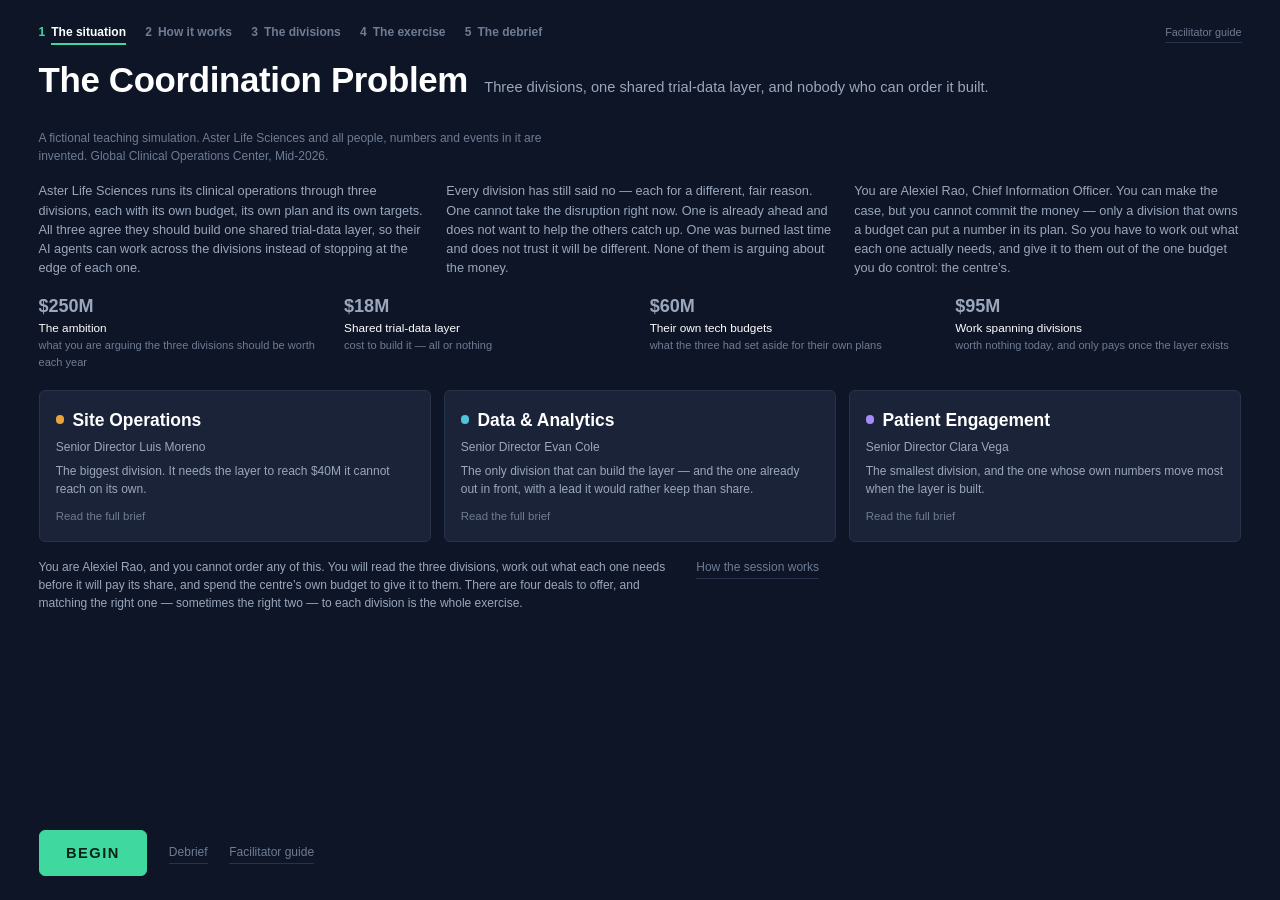
==== index.html @ 7b4d0e46 "Lighten the landing and instructions, make STATUS cheap - STATUS drops to $1M and PRICE rises to $11" ====
<!doctype html>
<html lang="en" class="fit">
<head>
<meta charset="utf-8">
<meta name="viewport" content="width=device-width, initial-scale=1">
<title>Aster Life Sciences — The Coordination Problem</title>
<link rel="stylesheet" href="assets/style.css">
</head>
<body class="landing">

  <nav id="nav"></nav>

  <header class="landing__head">
    <h1 class="landing__title" id="title"></h1>
    <p class="landing__subtitle" id="subtitle"></p>
  </header>

  <p class="landing__disclaimer" id="disclaimer"></p>

  <section class="landing__body" id="body"></section>

  <section class="figures figures--slim" id="figures"></section>

  <section class="cards" id="cards"></section>

  <section class="doer">
    <p class="doer__line" id="do-line"></p>
    <a class="link-quiet" id="do-link" href="instructions.html"></a>
  </section>

  <footer class="landing__foot">
    <a class="btn btn--primary" id="begin" href="instructions.html"></a>
    <a class="link-quiet" id="secondary" href="debrief.html"></a>
    <a class="link-quiet" id="guide" href="facilitate.html"></a>
  </footer>

  <script src="data/model.js"></script>
  <script src="data/script.js"></script>
  <script src="assets/nav.js"></script>
  <script>
  (function () {
    "use strict";
    var A = window.ASTER, S = window.ASTER_SCRIPT, FMT = window.ASTER_FMT;
    var L = S.landing;
    var el = function (id) { return document.getElementById(id); };

    document.title = A.meta.org + " — " + L.title;
    el("title").textContent = L.title;
    el("subtitle").textContent = L.subtitle;
    el("disclaimer").textContent = A.meta.disclaimer +
      " " + A.meta.unit + ", " + A.meta.setting + ".";

    L.paragraphs.forEach(function (text) {
      var p = document.createElement("p");
      p.textContent = FMT.fill(text);
      el("body").appendChild(p);
    });

    // Every figure on this page is read out of the model, never typed here.
    var values = [
      FMT.moneyInt(A.ambition),
      FMT.moneyInt(A.infrastructure_required),
      FMT.moneyInt(FMT.sum("capital_need")),
      FMT.moneyInt(FMT.sum("cross_value"))
    ];
    L.figures.forEach(function (f, i) {
      var d = document.createElement("div");
      d.className = "figures__cell";
      d.innerHTML = '<div class="figures__value tabular"></div>' +
                    '<div class="figures__label"></div>' +
                    '<div class="figures__note"></div>';
      d.querySelector(".figures__value").textContent = values[i];
      d.querySelector(".figures__label").textContent = f.label;
      d.querySelector(".figures__note").textContent = f.note;
      el("figures").appendChild(d);
    });

    A.groups.forEach(function (g) {
      // Each card is the way into that division's own page.
      var c = document.createElement("a");
      c.className = "card card--link accent-" + g.accent;
      c.href = g.id + ".html";
      c.innerHTML =
        '<div class="card__name"><span class="dot"></span></div>' +
        '<div class="card__lead"></div>' +
        '<div class="card__descriptor"></div>';
      c.querySelector(".card__name").appendChild(document.createTextNode(g.short));
      c.querySelector(".card__lead").textContent = g.lead;
      c.querySelector(".card__descriptor").textContent =
        FMT.fillFor(S.groups[g.id].descriptor, g);
      var cta = document.createElement("span");
      cta.className = "card__cta";
      cta.textContent = S.divisions.cta;
      c.appendChild(cta);
      el("cards").appendChild(c);
    });

    el("do-line").textContent = FMT.fill(L.do_line);
    el("do-link").textContent = L.do_link;

    el("begin").textContent = L.begin;
    el("secondary").textContent = L.secondary;
    el("guide").textContent = S.nav.guide;
    el("guide").title = S.nav.guide_note;
  })();
  </script>
</body>
</html>
---- assets/style.css ----
/* Aster Coordination Simulation — all styling.
   Projected in a lit room and read from the back of it: nothing here is decorative,
   and nothing loads from the network.

   SCALING. Every size below is in rem, and the root size is fluid, so a layout that
   fits 1920×1080 fits a 1280×720 projector and a 4K panel at the same proportions.
   Two scales, chosen per page by a class on <html>:

     html          documents — read at desk distance, driven by width, scrolls
     html.fit      projected — index.html and sim.html, must fit one screen, so the
                   scale follows whichever of width or height is tighter

   At 1920×1080 the fit scale resolves to 18px, which is the floor the build spec
   sets for body text and makes the hero figure 104px. */

html {
  font-size: clamp(15px, 0.9vw, 22px);
}
html.fit {
  /* no meaningful floor: on a short viewport the whole layout scales down together,
     which keeps it one screen. A floor here would push the board off the bottom. */
  font-size: clamp(8px, min(0.94vw, 1.67vh), 32px);
}

:root {
  --bg:        #0E1526;
  --surface:   #1A2337;
  --hairline:  #27334B;

  --text:      #FFFFFF;
  --muted:     #9AA7BD;
  --dim:       #6E7C94;

  --amber:     #E8A33D;   /* Site Operations */
  --cyan:      #4FC3D9;   /* Data & Analytics */
  --violet:    #A78BFA;   /* Patient Engagement */

  --mint:      #3FD9A0;   /* collaboration / committed */
  --coral:     #F0685F;   /* individualism / defending */

  --sans: -apple-system, BlinkMacSystemFont, "Segoe UI", Roboto, "Helvetica Neue", Arial, sans-serif;
  --serif: Georgia, "Iowan Old Style", "Times New Roman", Times, serif;

  --radius: 6px;
  --hair: 0.75px solid var(--hairline);
  --ease: cubic-bezier(0.22, 0.61, 0.36, 1);
}

.accent-amber  { --accent: var(--amber); }
.accent-cyan   { --accent: var(--cyan); }
.accent-violet { --accent: var(--violet); }

* { box-sizing: border-box; }

body {
  margin: 0;
  padding: 0;
  background: var(--bg);
  color: var(--text);
  font-family: var(--sans);
  font-size: 1rem;
  line-height: 1.5;
  -webkit-font-smoothing: antialiased;
}

h1, h2, h3 { margin: 0; font-weight: 600; letter-spacing: -0.01em; }

a { color: var(--muted); }

button {
  font: inherit;
  color: inherit;
  background: none;
  border: none;
  cursor: pointer;
}

.micro {
  font-size: 1rem;
  letter-spacing: 0.14em;
  text-transform: uppercase;
  color: var(--dim);
  font-weight: 600;
}

.tabular { font-variant-numeric: tabular-nums; font-feature-settings: "tnum" 1; }

.mint  { color: var(--mint); }
.coral { color: var(--coral); }

/* ============================================================
   The flow — situation → exercise → debrief, on every page
   ============================================================ */

.nav {
  display: flex;
  align-items: baseline;
  justify-content: space-between;
  gap: 1.3rem;
  flex-wrap: wrap;
  flex: none;
}

.nav__steps { display: flex; align-items: baseline; gap: 1.6rem; flex-wrap: wrap; min-width: 0; }

.nav__step {
  display: flex;
  align-items: baseline;
  gap: 0.5rem;
  color: var(--dim);
  text-decoration: none;
  transition: color 200ms var(--ease);
}
.nav__step:hover { color: var(--muted); }
.nav__step.is-current { color: var(--text); }
/* the marker sits under the name, not under the whole step and its note */
.nav__step.is-current .nav__label { border-bottom: 2px solid var(--mint); padding-bottom: 0.2rem; }

.nav__n {
  font-variant-numeric: tabular-nums;
  font-weight: 600;
  color: var(--dim);
}
.nav__step.is-current .nav__n { color: var(--mint); }

.nav__label { font-weight: 600; }
/* Five steps and their descriptions do not fit on one line at any width worth having,
   and the labels say enough on their own. */
.nav__note { display: none; }

.nav__guide {
  font-size: 0.9rem;
  color: var(--dim);
  text-decoration: none;
  border-bottom: var(--hair);
  padding-bottom: 2px;
  white-space: nowrap;
}
.nav__guide:hover { color: var(--muted); }
.nav__guide.is-current { color: var(--text); border-bottom-color: var(--muted); }

/* The exercise carries the same flow, quietly, in its footer. */
.nav--compact { gap: 1rem; font-size: 0.85rem; }
.nav--compact .nav__steps { gap: 1rem; }
.nav--compact .nav__step { padding-bottom: 0; border-bottom: none; }
.nav--compact .nav__step.is-current { color: var(--muted); }

/* ============================================================
   Landing — index.html · one screen, no scrolling
   ============================================================ */

.landing {
  height: 100vh;
  height: 100dvh;
  overflow: hidden;
  display: flex;
  flex-direction: column;
  gap: 1.35rem;
  padding: 1.9rem 3.2rem 2rem;
}

.landing__head { display: flex; align-items: baseline; gap: 1.35rem; flex-wrap: wrap; }
.landing__title { font-size: 2.9rem; line-height: 1.05; }
.landing__subtitle { font-size: 1.22rem; color: var(--muted); }

.landing__disclaimer { font-size: 1rem; color: var(--dim); max-width: 78ch; margin: 0; }

.landing__body { display: grid; grid-template-columns: repeat(3, 1fr); gap: 1.7rem; }
.landing__body p { margin: 0; font-size: 1.06rem; color: var(--muted); }

.figures { display: grid; grid-template-columns: repeat(4, 1fr); gap: 1rem; }
.figures__cell {
  background: var(--surface);
  border: var(--hair);
  border-radius: var(--radius);
  padding: 1.1rem 1.25rem;
}
.figures__value { font-size: 2.65rem; line-height: 1.1; font-weight: 600; }
.figures__label { font-size: 1.06rem; margin-top: 0.35rem; }
.figures__note  { font-size: 1rem; color: var(--dim); margin-top: 0.1rem; }

/* Landing variant: the four setup figures kept, but quieted to a caption strip so the page
   leads with the story rather than a wall of stat tiles. No surface, no border, smaller value. */
.figures--slim { gap: 0.6rem 1.6rem; }
.figures--slim .figures__cell { background: transparent; border: 0; padding: 0.3rem 0; }
.figures--slim .figures__value { font-size: 1.5rem; color: var(--muted); }
.figures--slim .figures__label { font-size: 0.98rem; margin-top: 0.15rem; }
.figures--slim .figures__note  { font-size: 0.92rem; }

.cards { display: grid; grid-template-columns: repeat(3, 1fr); gap: 1rem; }
.card {
  background: var(--surface);
  border: var(--hair);
  border-radius: var(--radius);
  padding: 1.25rem 1.35rem;
  display: flex;
  flex-direction: column;
  gap: 0.45rem;
}
.card__name { display: flex; align-items: center; gap: 0.67rem; font-size: 1.45rem; font-weight: 600; }
.card__lead { font-size: 1rem; color: var(--muted); }
.card__descriptor { font-size: 1rem; color: var(--muted); margin: 0; }

a.card--link { text-decoration: none; color: inherit; transition: border-color 200ms var(--ease); }
a.card--link:hover { border-color: var(--accent); }
.card__cta {
  margin-top: auto;
  padding-top: 0.45rem;
  font-size: 0.95rem;
  color: var(--dim);
}
a.card--link:hover .card__cta { color: var(--accent); }

/* The divisions hub: the same cards, wider, with the four figures on each */
.cards--stacked { grid-template-columns: minmax(0, 1fr); gap: 1rem; }
.card--division { padding: 1.35rem 1.55rem 1.45rem; }
.card__figures { display: grid; grid-template-columns: repeat(4, minmax(0, 1fr)); gap: 1rem; margin-top: 0.45rem; }
.card__figures b { display: block; font-size: 1.45rem; font-weight: 600; color: var(--accent); }
.card__figures span { font-size: 0.95rem; color: var(--dim); }
.card--division .card__cta { align-self: flex-start; }

.dot {
  width: 0.72rem; height: 0.72rem; border-radius: 50%;
  background: var(--accent);
  flex: none;
}

/* One line saying what the room is about to be asked to do, and where the rest of it is. */
.doer { display: flex; align-items: baseline; gap: 1.35rem; flex-wrap: wrap; }
.doer__line { margin: 0; color: var(--muted); max-width: 96ch; }

.landing__foot { margin-top: auto; display: flex; align-items: center; gap: 1.8rem; flex-wrap: wrap; }

.btn {
  border: var(--hair);
  border-radius: var(--radius);
  padding: 0.9rem 2.2rem;
  font-size: 1.22rem;
  font-weight: 600;
  letter-spacing: 0.1em;
  background: var(--surface);
  color: var(--text);
  text-decoration: none;
  display: inline-block;
  transition: background 200ms var(--ease), border-color 200ms var(--ease);
}
.btn:hover { background: #223050; }
.btn--primary { background: var(--mint); color: #06231A; border-color: var(--mint); }
.btn--primary:hover { background: #57E5AF; }

.link-quiet {
  font-size: 1rem;
  color: var(--dim);
  text-decoration: none;
  border-bottom: var(--hair);
  padding-bottom: 2px;
}
.link-quiet:hover { color: var(--muted); }

/* ============================================================
   Simulation — sim.html · one screen, driven from a lectern
   ============================================================ */

.sim {
  height: 100vh;
  height: 100dvh;
  overflow: hidden;
  display: flex;
  flex-direction: column;
  gap: 1rem;
  padding: 1.55rem 2.2rem 1.35rem;
}

.dimmable { transition: opacity 300ms var(--ease); }
.sim.is-dimmed .dimmable { opacity: 0.4; }

/* ---- header band ---- */

.band { display: grid; grid-template-columns: 1.6fr 1fr 1fr; gap: 1rem; flex: none; }
.band__cell {
  background: var(--surface);
  border: var(--hair);
  border-radius: var(--radius);
  padding: 0.78rem 1.45rem 1rem;
}
.band__value { font-size: 3.33rem; line-height: 1.05; font-weight: 600; margin-top: 0.1rem; }
.band__cell--hero .band__value { font-size: 5.78rem; letter-spacing: -0.02em; }
.band__sub { font-size: 1rem; color: var(--dim); }

/* ---- funding meter ---- */

.meter { flex: none; }
.meter__head {
  display: flex; justify-content: space-between; align-items: baseline;
  gap: 1rem;
  margin-bottom: 0.45rem;
}
.meter__status { font-size: 1.11rem; font-weight: 600; letter-spacing: 0.12em; color: var(--coral); }
.meter.is-funded .meter__status { color: var(--mint); }
.meter__track {
  height: 0.67rem;
  background: var(--surface);
  border: var(--hair);
  border-radius: 999px;
  overflow: hidden;
}
.meter__fill {
  height: 100%;
  width: 0;
  background: var(--coral);
  transition: width 400ms var(--ease), background-color 400ms var(--ease);
}
.meter.is-funded .meter__fill { background: var(--mint); }

/* ---- the board ---- */

.board {
  flex: 1 1 auto;
  min-height: 0;
  display: grid;
  grid-template-rows: repeat(3, minmax(0, 1fr));
  gap: 0.8rem;
}

.row {
  display: grid;
  grid-template-columns: 17rem minmax(0, 1fr) 26rem;
  gap: 1.35rem;
  align-items: start;
  background: var(--surface);
  border: var(--hair);
  border-left: 3px solid var(--accent);
  border-radius: var(--radius);
  padding: 0.9rem 1.35rem;
  min-height: 0;
  transition: border-color 200ms var(--ease), background-color 400ms var(--ease);
}
.row.is-selected { border-color: var(--muted); border-left-color: var(--accent); }
.row.is-committed { border-left-color: var(--mint); }
.row.is-flashing { background: #1E3B33; }

.row__name { display: flex; align-items: center; gap: 0.67rem; font-size: 1.5rem; font-weight: 600; }
.row__lead { font-size: 1rem; color: var(--dim); margin-top: 0.1rem; }
.row__badges { display: flex; gap: 0.45rem; margin-top: 0.5rem; flex-wrap: wrap; }

.badge {
  font-size: 0.9rem;
  font-weight: 600;
  letter-spacing: 0.08em;
  padding: 0.15rem 0.55rem;
  border-radius: var(--radius);
  border: 0.75px solid currentColor;
}
.badge--state { color: var(--coral); }
.row.is-committed .badge--state { color: var(--mint); }
.badge--block { color: var(--muted); }

.row__talk { min-width: 0; }
.objection {
  margin: 0;
  font-family: var(--serif);
  font-size: 1.17rem;
  line-height: 1.45;
  color: var(--text);
}
.response {
  margin: 0.5rem 0 0;
  font-family: var(--serif);
  font-size: 1.11rem;
  line-height: 1.4;
  color: var(--muted);
  min-height: 1.4em;
}
.response--right { color: var(--mint); }
.response--wrong { color: var(--coral); }
/* A needed move that landed but has not closed the deal on its own — the first of the two
   Data & Analytics needs. Warm, not the green of a full commit nor the red of a refusal. */
.response--partial { color: var(--amber); }
.response::after {
  content: "";
  display: inline-block;
  width: 0.5rem;
  height: 1em;
  vertical-align: -0.15em;
  background: currentColor;
  margin-left: 3px;
  opacity: 0;
}
.response.is-typing::after { opacity: 1; }

.row__meta { display: flex; flex-direction: column; gap: 0.5rem; height: 100%; }

.bar {
  display: flex;
  height: 0.83rem;
  background: #121B2E;
  border: var(--hair);
  border-radius: 999px;
  overflow: hidden;
  flex: none;
}
.bar__seg { height: 100%; transition: width 400ms var(--ease); }
.bar__local { background: var(--accent); }
.bar__cross { background: var(--mint); }

.bar__legend { display: flex; gap: 1.1rem; font-size: 1rem; color: var(--dim); flex-wrap: wrap; }
.bar__legend b { color: var(--muted); font-weight: 600; }

.moves { display: grid; grid-template-columns: repeat(4, 1fr); gap: 0.4rem; margin-top: auto; }
.move {
  border: var(--hair);
  border-radius: var(--radius);
  padding: 0.45rem 0.3rem;
  background: #16203457;
  font-size: 1rem;
  font-weight: 600;
  letter-spacing: 0.06em;
  line-height: 1.3;
  transition: background-color 200ms var(--ease), color 200ms var(--ease), border-color 200ms var(--ease);
}
.move span { display: block; font-weight: 400; color: var(--dim); letter-spacing: 0; }
/* The framework label means nothing cold, so the button says what the deal is. Smaller
   and tighter than the label, because three lines still have to fit the one-screen board. */
.move__plain { font-size: 0.86em; line-height: 1.2; color: var(--muted) !important; }
.move:hover:not(:disabled) { background: #223050; border-color: var(--muted); }
.move:disabled { cursor: default; }
.move.is-spent { color: var(--dim); border-style: dashed; }
.move.is-spent span { text-decoration: line-through; }
.move.is-landed { color: var(--mint); border-color: var(--mint); }
.move:disabled:not(.is-spent):not(.is-landed) { opacity: 0.35; }

/* wrong-move shake: one horizontal pass, 6px, 180ms */
@keyframes row-shake {
  0%, 100% { transform: translateX(0); }
  25%      { transform: translateX(-6px); }
  75%      { transform: translateX(6px); }
}
.row.is-shaking { animation: row-shake 180ms var(--ease) 1; }

/* ---- footer ---- */

.sim__foot {
  flex: none;
  display: flex;
  justify-content: space-between;
  align-items: center;
  gap: 1.35rem;
  flex-wrap: wrap;
}
.sim__foot .nav { flex: 1 1 auto; }
.sim__note { font-size: 1rem; color: var(--dim); text-align: right; }

/* ---- presenter note · off by default, N toggles it ---- */

/* Docked above the footer rather than floating: a panel over the board would
   cover the move buttons of the row the note is talking about. */
.notes {
  flex: none;
  display: grid;
  grid-template-columns: 15rem minmax(0, 1fr);
  gap: 0.3rem 1.2rem;
  background: var(--surface);
  border: var(--hair);
  border-left: 3px solid var(--mint);
  border-radius: var(--radius);
  padding: 0.7rem 1.2rem 0.75rem;
}
.notes[hidden] { display: none; }
.notes__head { grid-row: span 2; display: flex; flex-direction: column; gap: 0.2rem; }
.notes__beat { font-size: 1.06rem; font-weight: 600; color: var(--mint); }
.notes__body { margin: 0; font-size: 1.06rem; line-height: 1.45; color: var(--text); }
.notes__hint { margin: 0; font-size: 0.8rem; color: var(--dim); }

/* ============================================================
   Scoreboard
   ============================================================ */

.scoreboard {
  position: fixed;
  inset: 0;
  background: var(--bg);
  overflow-y: auto;
  padding: 1.9rem 2.65rem 2.2rem;
  display: flex;
  flex-direction: column;
  gap: 1.22rem;
}
.scoreboard[hidden] { display: none; }

.score__head { display: grid; grid-template-columns: repeat(4, minmax(0, 1fr)); gap: 1rem; }
/* four figures side by side, so they are set smaller than the live band and never wrap */
.score__head .band__value { font-size: 2.4rem; white-space: nowrap; }

.score__verdict {
  font-size: 1.45rem;
  line-height: 1.4;
  border: var(--hair);
  border-radius: var(--radius);
  background: var(--surface);
  padding: 1.1rem 1.35rem;
}
.score__verdict b { color: var(--mint); }
.score__invariant { border-left: 3px solid var(--coral); }
.score__invariant b { color: var(--coral); }

.score__cols { display: grid; grid-template-columns: 1.25fr 1fr; gap: 1.22rem; align-items: start; }

table.grid { width: 100%; border-collapse: collapse; font-size: 1.06rem; }
table.grid th, table.grid td {
  text-align: left;
  padding: 0.55rem 0.78rem;
  border-bottom: var(--hair);
  vertical-align: top;
}
table.grid th {
  font-size: 1rem;
  letter-spacing: 0.1em;
  text-transform: uppercase;
  color: var(--dim);
  font-weight: 600;
  white-space: nowrap;
}
table.grid td.num, table.grid th.num { text-align: right; font-variant-numeric: tabular-nums; }
/* status cells are two short words — never worth breaking over two lines */
table.grid td.mint, table.grid td.coral { white-space: nowrap; }
table.grid tr.is-current td { background: #1E3B33; }
table.grid tr.is-current td:first-child { box-shadow: inset 3px 0 0 var(--mint); }

.panel {
  background: var(--surface);
  border: var(--hair);
  border-radius: var(--radius);
  padding: 1rem 1.22rem 1.1rem;
}
.panel h2 { font-size: 1.22rem; margin-bottom: 0.55rem; }

.ledger { list-style: none; margin: 0; padding: 0; }
.ledger li {
  display: grid;
  grid-template-columns: 1.55rem 1fr auto;
  gap: 0.67rem;
  padding: 0.5rem 0;
  border-bottom: var(--hair);
  font-size: 1.06rem;
}
.ledger li:last-child { border-bottom: none; }
.ledger .idx { color: var(--dim); font-variant-numeric: tabular-nums; }
.ledger .outcome { font-size: 1rem; }
.ledger li.wrong { color: var(--coral); }
.ledger li.right .cost { color: var(--mint); }

.score__foot { margin-top: auto; display: flex; gap: 1.55rem; align-items: center; flex-wrap: wrap; }

/* ============================================================
   Keyboard overlay
   ============================================================ */

.keys {
  position: fixed;
  inset: 0;
  background: #0E1526EE;
  display: flex;
  align-items: center;
  justify-content: center;
  padding: 1.35rem;
  z-index: 20;
}
.keys[hidden] { display: none; }
.keys__inner {
  background: var(--surface);
  border: var(--hair);
  border-radius: var(--radius);
  padding: 1.8rem 2.2rem;
  width: min(34rem, 100%);
}
.keys__inner h2 { font-size: 1.45rem; margin-bottom: 1rem; }
.keys__row { display: grid; grid-template-columns: 7.2rem 1fr; gap: 1.1rem; padding: 0.5rem 0; font-size: 1.11rem; }
.keys__row kbd {
  font-family: var(--sans);
  font-weight: 600;
  letter-spacing: 0.14em;
  color: var(--text);
}
.keys__dismiss { margin-top: 1.1rem; font-size: 1rem; color: var(--dim); }

/* ============================================================
   Documents — debrief.html, facilitate.html · scrolling is fine here
   ============================================================ */

.debrief, .doc { max-width: 66rem; margin: 0 auto; padding: 2rem 2.65rem 5rem; }
.debrief header, .doc__head { margin-bottom: 2.35rem; }
.debrief nav, .doc nav { margin-bottom: 2.2rem; }
.debrief h1, .doc h1 { font-size: 2.55rem; }
.debrief section, .doc section { margin-bottom: 2.55rem; }
.debrief h2, .doc h2 { font-size: 1.67rem; margin-bottom: 0.35rem; }
.debrief .caption, .doc .caption { font-size: 1.06rem; color: var(--muted); margin: 0 0 0.9rem; max-width: 84ch; }

.debrief .factor, .doc .factor { font-weight: 600; }
.debrief .quote { font-family: var(--serif); font-size: 1.11rem; color: var(--text); }

.debrief ol.questions { margin: 0; padding-left: 1.55rem; font-size: 1.17rem; }
.debrief ol.questions li { margin-bottom: 0.78rem; color: var(--muted); }

.closing { border-left: 3px solid var(--hairline); padding-left: 1.35rem; }
.closing p { font-size: 1.11rem; color: var(--muted); max-width: 88ch; }

.debrief__foot, .doc__foot { display: flex; gap: 1.55rem; align-items: center; flex-wrap: wrap; padding-top: 0.67rem; }

/* ---- instructions and division pages ---- */

.prose p { margin: 0 0 0.9rem; color: var(--muted); max-width: 88ch; }
.prose p:last-child { margin-bottom: 0; }

.pair { display: grid; grid-template-columns: repeat(2, minmax(0, 1fr)); gap: 1.55rem; align-items: start; }

.rules { margin: 0; padding-left: 1.35rem; color: var(--muted); }
.rules li { margin-bottom: 0.5rem; }

.figures--four { display: grid; grid-template-columns: repeat(4, minmax(0, 1fr)); gap: 1rem; margin-bottom: 2.55rem; }

.doc--division h1 { display: flex; align-items: center; gap: 0.9rem; }
.division__lead { margin: 0.45rem 0 0; color: var(--muted); font-size: 1.11rem; }
.division__attrib { margin: 0.45rem 0 0; color: var(--dim); font-size: 0.95rem; }

.said blockquote {
  margin: 0;
  border-left: 3px solid var(--accent);
  padding: 0.1rem 0 0.1rem 1.35rem;
  font-size: 1.22rem;
  line-height: 1.5;
  max-width: 76ch;
}

/* The pledge table's total row, and a coloured division name inside a table cell */
table.grid tr.is-total td { border-bottom: none; color: var(--text); font-weight: 600; }
table.grid tr.is-total td:first-child { color: var(--muted); font-weight: 400; }
.swatch { display: inline-flex; align-items: baseline; gap: 0.5rem; white-space: nowrap; }

/* A deal: its framework label, with the plain-words name underneath */
.grid--deals .factor { white-space: nowrap; }
.deal b { display: block; letter-spacing: 0.08em; color: var(--text); }
.deal > span { display: block; font-weight: 400; color: var(--muted); }

/* One rule worked through in figures, so the arithmetic is visible rather than asserted */
.worked {
  display: grid;
  grid-template-columns: auto 1fr;
  gap: 0.3rem 1.35rem;
  margin: 0 0 1.1rem;
  padding: 0.9rem 1.22rem;
  background: var(--surface);
  border: var(--hair);
  border-radius: var(--radius);
  max-width: 72ch;
}
.worked dt { color: var(--muted); }
.worked dd { margin: 0; color: var(--text); font-variant-numeric: tabular-nums; }
.worked dt:last-of-type, .worked dt:last-of-type + dd { font-weight: 600; }

/* Who the room is playing, and where the exercise sits in the session — both are
   orientation, and both read better set off from the sections that follow them. */
.youare, .handoff { border-left: 3px solid var(--mint); padding-left: 1.35rem; }

/* A sub-heading inside a section, for the two-pots table under the deals */
.doc h3 { font-size: 1.22rem; margin: 1.55rem 0 0.55rem; }

/* The sentence a section turns on, set apart from the prose around it */
.callout {
  border-left: 3px solid var(--mint);
  padding-left: 1.1rem;
  margin-top: 1.1rem !important;
}
.callout p:last-child, p.callout { color: var(--text); }

/* ---- facilitator guide ---- */

.standfirst { font-size: 1.22rem; color: var(--muted); margin: 0.67rem 0 0; max-width: 80ch; }

.warning {
  display: inline-block;
  margin: 1.1rem 0 0;
  font-size: 1rem;
  font-weight: 600;
  letter-spacing: 0.04em;
  color: var(--coral);
  border: 0.75px solid currentColor;
  border-radius: var(--radius);
  padding: 0.45rem 0.9rem;
}

.flow { display: grid; grid-template-columns: repeat(2, minmax(0, 1fr)); gap: 1rem; }
.flow__item {
  background: var(--surface);
  border: var(--hair);
  border-radius: var(--radius);
  padding: 1.1rem 1.35rem 1.2rem;
}
.flow__label {
  display: block;
  font-size: 1.22rem;
  font-weight: 600;
  color: var(--text);
  text-decoration: none;
}
a.flow__label { border-bottom: var(--hair); padding-bottom: 2px; }
a.flow__label:hover { color: var(--mint); }
.flow__item p { margin: 0.55rem 0 0; color: var(--muted); }

.grid--beats td.beat { white-space: nowrap; font-weight: 600; color: var(--text); }
.grid--beats td { color: var(--muted); }
.grid--beats td:nth-child(2) { color: var(--text); }
.grid--keys td.key, .grid--keys th.key {
  white-space: nowrap;
  font-weight: 600;
  letter-spacing: 0.14em;
  color: var(--text);
}
.grid td.tell { color: var(--muted); }

.moments { display: grid; grid-template-columns: repeat(2, minmax(0, 1fr)); gap: 1rem; }
.moment {
  background: var(--surface);
  border: var(--hair);
  border-left: 3px solid var(--mint);
  border-radius: var(--radius);
  padding: 1.1rem 1.35rem 1.2rem;
}
.moment h3 { font-size: 1.22rem; }
.moment p { margin: 0.55rem 0 0; color: var(--muted); }

.qa { display: grid; gap: 0.9rem; }
.qa__item { border-left: 3px solid var(--hairline); padding: 0.1rem 0 0.1rem 1.35rem; }
.qa__item h3 { font-size: 1.17rem; color: var(--text); }
.qa__item p { margin: 0.35rem 0 0; color: var(--muted); max-width: 90ch; }

/* ============================================================
   Small screens — stack rather than clip, and let the page scroll
   ============================================================ */

@media (max-width: 1100px) {
  .landing__body, .figures, .cards { grid-template-columns: repeat(2, minmax(0, 1fr)); }
  .band { grid-template-columns: 1fr 1fr; }
  .band__cell--hero { grid-column: 1 / -1; }
  .row { grid-template-columns: 14rem minmax(0, 1fr); }
  .row__meta { grid-column: 1 / -1; }
  .score__head { grid-template-columns: repeat(2, minmax(0, 1fr)); }
  .score__cols, .flow, .moments, .pair { grid-template-columns: minmax(0, 1fr); }
  .worked { grid-template-columns: minmax(0, 1fr); gap: 0 1.35rem; }
  .worked dd { margin-bottom: 0.5rem; }
}

@media (max-width: 900px), (max-height: 560px) {
  .landing, .sim {
    height: auto;
    min-height: 100vh;
    min-height: 100dvh;
    overflow: visible;
  }
}

@media (max-width: 760px) {
  .landing, .sim { padding: 1.35rem 1.1rem 1.55rem; }
  .debrief, .doc { padding: 1.35rem 1.1rem 3rem; }
  .landing__body, .figures, .cards, .band, .score__head,
  .figures--four, .card__figures { grid-template-columns: minmax(0, 1fr); }
  .row { grid-template-columns: minmax(0, 1fr); gap: 0.9rem; }
  .notes { grid-template-columns: minmax(0, 1fr); }
  .notes__head { grid-row: auto; flex-direction: row; gap: 0.67rem; flex-wrap: wrap; align-items: baseline; }
  .board { grid-template-rows: none; }
  .sim__foot { justify-content: flex-start; }
  .sim__note { text-align: left; }
  table.grid th { white-space: normal; }
}

/* ============================================================
   Motion off — identical final state, no transitions
   ============================================================ */

@media (prefers-reduced-motion: reduce) {
  *, *::before, *::after {
    transition: none !important;
    animation: none !important;
  }
}
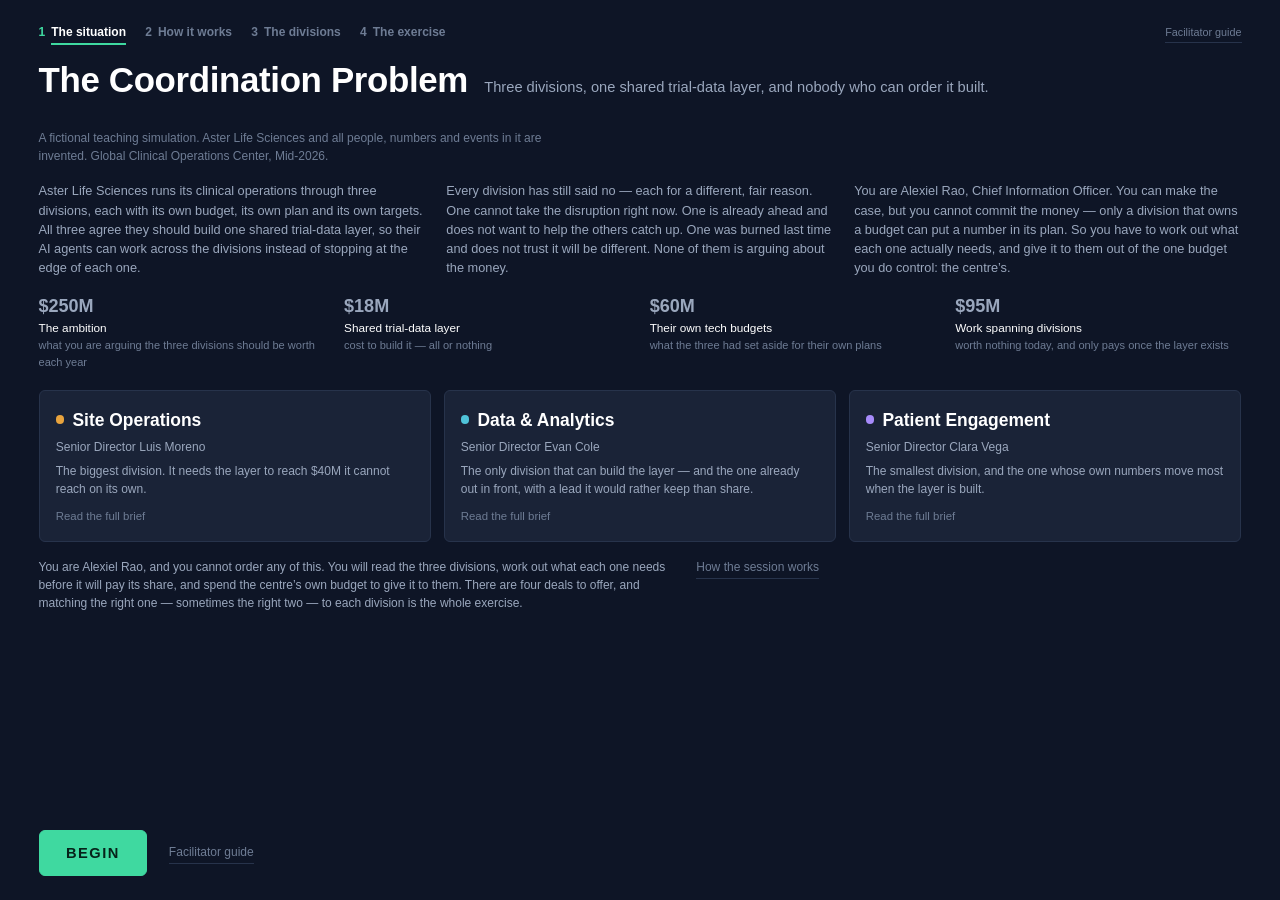
==== commit efe6c402: "Remove the debrief page Deleted debrief.html and every reference to it. The class-facing flow is now" ====
--- a/index.html
+++ b/index.html
@@ -30,7 +30,6 @@
 
   <footer class="landing__foot">
     <a class="btn btn--primary" id="begin" href="instructions.html"></a>
-    <a class="link-quiet" id="secondary" href="debrief.html"></a>
     <a class="link-quiet" id="guide" href="facilitate.html"></a>
   </footer>
 
@@ -99,7 +98,6 @@
     el("do-link").textContent = L.do_link;
 
     el("begin").textContent = L.begin;
-    el("secondary").textContent = L.secondary;
     el("guide").textContent = S.nav.guide;
     el("guide").title = S.nav.guide_note;
   })();
--- a/assets/style.css
+++ b/assets/style.css
@@ -89,7 +89,7 @@
 .coral { color: var(--coral); }
 
 /* ============================================================
-   The flow — situation → exercise → debrief, on every page
+   The flow — situation → how it works → the divisions → exercise, on every page
    ============================================================ */
 
 .nav {
@@ -584,27 +584,24 @@
 .keys__dismiss { margin-top: 1.1rem; font-size: 1rem; color: var(--dim); }
 
 /* ============================================================
-   Documents — debrief.html, facilitate.html · scrolling is fine here
+   Documents — instructions.html, the division briefs, facilitate.html · scrolling is fine here
    ============================================================ */
 
-.debrief, .doc { max-width: 66rem; margin: 0 auto; padding: 2rem 2.65rem 5rem; }
-.debrief header, .doc__head { margin-bottom: 2.35rem; }
-.debrief nav, .doc nav { margin-bottom: 2.2rem; }
-.debrief h1, .doc h1 { font-size: 2.55rem; }
-.debrief section, .doc section { margin-bottom: 2.55rem; }
-.debrief h2, .doc h2 { font-size: 1.67rem; margin-bottom: 0.35rem; }
-.debrief .caption, .doc .caption { font-size: 1.06rem; color: var(--muted); margin: 0 0 0.9rem; max-width: 84ch; }
-
-.debrief .factor, .doc .factor { font-weight: 600; }
-.debrief .quote { font-family: var(--serif); font-size: 1.11rem; color: var(--text); }
-
-.debrief ol.questions { margin: 0; padding-left: 1.55rem; font-size: 1.17rem; }
-.debrief ol.questions li { margin-bottom: 0.78rem; color: var(--muted); }
+.doc { max-width: 66rem; margin: 0 auto; padding: 2rem 2.65rem 5rem; }
+.doc__head { margin-bottom: 2.35rem; }
+.doc nav { margin-bottom: 2.2rem; }
+.doc h1 { font-size: 2.55rem; }
+.doc section { margin-bottom: 2.55rem; }
+.doc h2 { font-size: 1.67rem; margin-bottom: 0.35rem; }
+.doc .caption { font-size: 1.06rem; color: var(--muted); margin: 0 0 0.9rem; max-width: 84ch; }
+
+.doc .factor { font-weight: 600; }
+
 
 .closing { border-left: 3px solid var(--hairline); padding-left: 1.35rem; }
 .closing p { font-size: 1.11rem; color: var(--muted); max-width: 88ch; }
 
-.debrief__foot, .doc__foot { display: flex; gap: 1.55rem; align-items: center; flex-wrap: wrap; padding-top: 0.67rem; }
+.doc__foot { display: flex; gap: 1.55rem; align-items: center; flex-wrap: wrap; padding-top: 0.67rem; }
 
 /* ---- instructions and division pages ---- */
 
@@ -760,7 +757,7 @@
 
 @media (max-width: 760px) {
   .landing, .sim { padding: 1.35rem 1.1rem 1.55rem; }
-  .debrief, .doc { padding: 1.35rem 1.1rem 3rem; }
+  .doc { padding: 1.35rem 1.1rem 3rem; }
   .landing__body, .figures, .cards, .band, .score__head,
   .figures--four, .card__figures { grid-template-columns: minmax(0, 1fr); }
   .row { grid-template-columns: minmax(0, 1fr); gap: 0.9rem; }
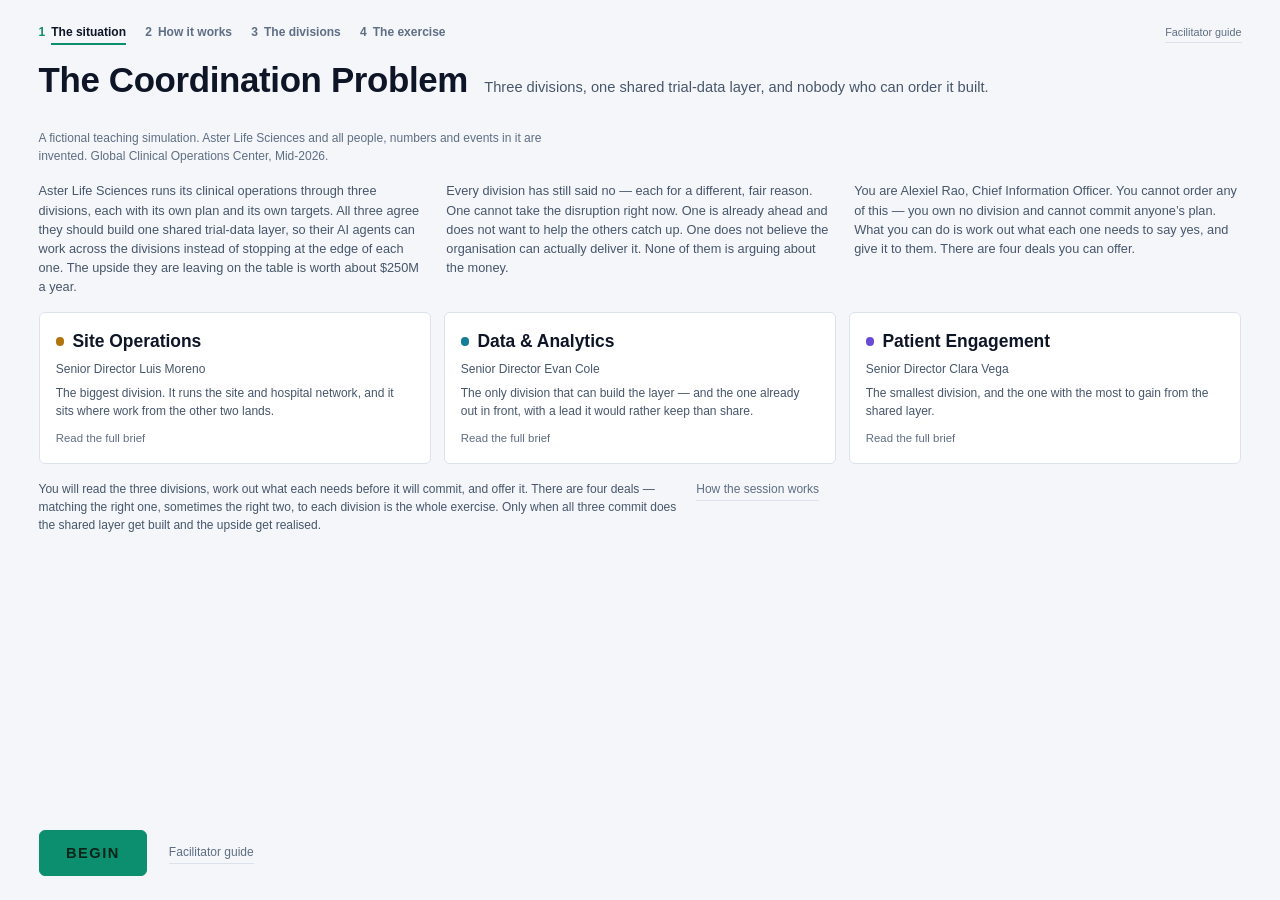
==== commit bfde34d5: "Make the exercise number-free Feedback was that the information density overwhelmed the room, so all" ====
--- a/index.html
+++ b/index.html
@@ -18,8 +18,6 @@
   <p class="landing__disclaimer" id="disclaimer"></p>
 
   <section class="landing__body" id="body"></section>
-
-  <section class="figures figures--slim" id="figures"></section>
 
   <section class="cards" id="cards"></section>
 
@@ -55,25 +53,6 @@
       el("body").appendChild(p);
     });
 
-    // Every figure on this page is read out of the model, never typed here.
-    var values = [
-      FMT.moneyInt(A.ambition),
-      FMT.moneyInt(A.infrastructure_required),
-      FMT.moneyInt(FMT.sum("capital_need")),
-      FMT.moneyInt(FMT.sum("cross_value"))
-    ];
-    L.figures.forEach(function (f, i) {
-      var d = document.createElement("div");
-      d.className = "figures__cell";
-      d.innerHTML = '<div class="figures__value tabular"></div>' +
-                    '<div class="figures__label"></div>' +
-                    '<div class="figures__note"></div>';
-      d.querySelector(".figures__value").textContent = values[i];
-      d.querySelector(".figures__label").textContent = f.label;
-      d.querySelector(".figures__note").textContent = f.note;
-      el("figures").appendChild(d);
-    });
-
     A.groups.forEach(function (g) {
       // Each card is the way into that division's own page.
       var c = document.createElement("a");
@@ -86,7 +65,7 @@
       c.querySelector(".card__name").appendChild(document.createTextNode(g.short));
       c.querySelector(".card__lead").textContent = g.lead;
       c.querySelector(".card__descriptor").textContent =
-        FMT.fillFor(S.groups[g.id].descriptor, g);
+        FMT.fill(S.groups[g.id].descriptor);
       var cta = document.createElement("span");
       cta.className = "card__cta";
       cta.textContent = S.divisions.cta;
--- a/assets/style.css
+++ b/assets/style.css
@@ -23,20 +23,22 @@
 }
 
 :root {
-  --bg:        #0E1526;
-  --surface:   #1A2337;
-  --hairline:  #27334B;
-
-  --text:      #FFFFFF;
-  --muted:     #9AA7BD;
-  --dim:       #6E7C94;
-
-  --amber:     #E8A33D;   /* Site Operations */
-  --cyan:      #4FC3D9;   /* Data & Analytics */
-  --violet:    #A78BFA;   /* Patient Engagement */
-
-  --mint:      #3FD9A0;   /* collaboration / committed */
-  --coral:     #F0685F;   /* individualism / defending */
+  /* Light theme. Text is the old dark navy; surfaces are white on a cool near-white
+     page; the accents are darkened from their dark-mode values so they clear ~4:1 on white. */
+  --bg:        #F4F6F9;
+  --surface:   #FFFFFF;
+  --hairline:  #DCE2EC;
+
+  --text:      #0E1526;
+  --muted:     #47566B;
+  --dim:       #5F6E84;
+
+  --amber:     #B0740D;   /* Site Operations */
+  --cyan:      #147D97;   /* Data & Analytics */
+  --violet:    #6A4CD4;   /* Patient Engagement */
+
+  --mint:      #0C8F6E;   /* collaboration / committed */
+  --coral:     #D8483F;   /* individualism / defending */
 
   --sans: -apple-system, BlinkMacSystemFont, "Segoe UI", Roboto, "Helvetica Neue", Arial, sans-serif;
   --serif: Georgia, "Iowan Old Style", "Times New Roman", Times, serif;
@@ -244,9 +246,9 @@
   display: inline-block;
   transition: background 200ms var(--ease), border-color 200ms var(--ease);
 }
-.btn:hover { background: #223050; }
+.btn:hover { background: #E9EDF3; }
 .btn--primary { background: var(--mint); color: #06231A; border-color: var(--mint); }
-.btn--primary:hover { background: #57E5AF; }
+.btn--primary:hover { background: #0A7D60; }
 
 .link-quiet {
   font-size: 1rem;
@@ -337,7 +339,7 @@
 }
 .row.is-selected { border-color: var(--muted); border-left-color: var(--accent); }
 .row.is-committed { border-left-color: var(--mint); }
-.row.is-flashing { background: #1E3B33; }
+.row.is-flashing { background: #DCF4EC; }
 
 .row__name { display: flex; align-items: center; gap: 0.67rem; font-size: 1.5rem; font-weight: 600; }
 .row__lead { font-size: 1rem; color: var(--dim); margin-top: 0.1rem; }
@@ -393,7 +395,7 @@
 .bar {
   display: flex;
   height: 0.83rem;
-  background: #121B2E;
+  background: #E7EBF1;
   border: var(--hair);
   border-radius: 999px;
   overflow: hidden;
@@ -411,7 +413,7 @@
   border: var(--hair);
   border-radius: var(--radius);
   padding: 0.45rem 0.3rem;
-  background: #16203457;
+  background: #F1F4F8;
   font-size: 1rem;
   font-weight: 600;
   letter-spacing: 0.06em;
@@ -422,12 +424,20 @@
 /* The framework label means nothing cold, so the button says what the deal is. Smaller
    and tighter than the label, because three lines still have to fit the one-screen board. */
 .move__plain { font-size: 0.86em; line-height: 1.2; color: var(--muted) !important; }
-.move:hover:not(:disabled) { background: #223050; border-color: var(--muted); }
+.move:hover:not(:disabled) { background: #E6EBF2; border-color: var(--muted); }
 .move:disabled { cursor: default; }
 .move.is-spent { color: var(--dim); border-style: dashed; }
 .move.is-spent span { text-decoration: line-through; }
 .move.is-landed { color: var(--mint); border-color: var(--mint); }
 .move:disabled:not(.is-spent):not(.is-landed) { opacity: 0.35; }
+
+/* the shared-upside flip from Locked to Realised — one pulse on the gate reveal */
+@keyframes upside-reveal {
+  0%   { transform: scale(1); }
+  40%  { transform: scale(1.09); }
+  100% { transform: scale(1); }
+}
+.band__value.is-revealing { animation: upside-reveal 900ms var(--ease) 1; transform-origin: left center; }
 
 /* wrong-move shake: one horizontal pass, 6px, 180ms */
 @keyframes row-shake {
@@ -523,7 +533,7 @@
 table.grid td.num, table.grid th.num { text-align: right; font-variant-numeric: tabular-nums; }
 /* status cells are two short words — never worth breaking over two lines */
 table.grid td.mint, table.grid td.coral { white-space: nowrap; }
-table.grid tr.is-current td { background: #1E3B33; }
+table.grid tr.is-current td { background: #DCF4EC; }
 table.grid tr.is-current td:first-child { box-shadow: inset 3px 0 0 var(--mint); }
 
 .panel {
@@ -558,7 +568,7 @@
 .keys {
   position: fixed;
   inset: 0;
-  background: #0E1526EE;
+  background: #0E152699;
   display: flex;
   align-items: center;
   justify-content: center;
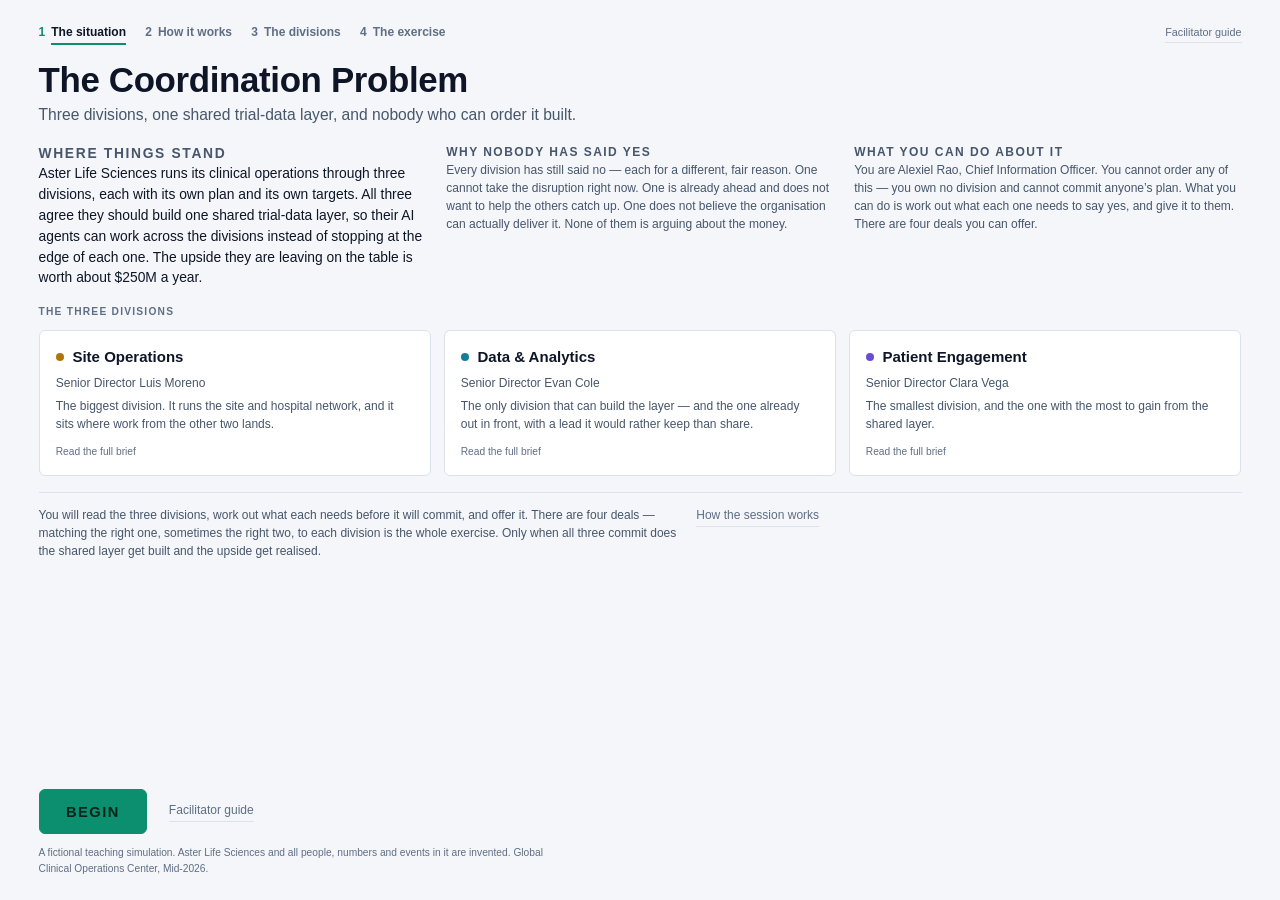
==== commit 81a7affa: "Give the landing one reading order and one type scale The page had no obvious place to start: title " ====
--- a/index.html
+++ b/index.html
@@ -15,11 +15,12 @@
     <p class="landing__subtitle" id="subtitle"></p>
   </header>
 
-  <p class="landing__disclaimer" id="disclaimer"></p>
+  <section class="story" id="story"></section>
 
-  <section class="landing__body" id="body"></section>
-
-  <section class="cards" id="cards"></section>
+  <section class="landing__divisions">
+    <p class="eyebrow" id="cards-label"></p>
+    <div class="cards" id="cards"></div>
+  </section>
 
   <section class="doer">
     <p class="doer__line" id="do-line"></p>
@@ -27,8 +28,11 @@
   </section>
 
   <footer class="landing__foot">
-    <a class="btn btn--primary" id="begin" href="instructions.html"></a>
-    <a class="link-quiet" id="guide" href="facilitate.html"></a>
+    <div class="landing__actions">
+      <a class="btn btn--primary" id="begin" href="instructions.html"></a>
+      <a class="link-quiet" id="guide" href="facilitate.html"></a>
+    </div>
+    <p class="landing__disclaimer" id="disclaimer"></p>
   </footer>
 
   <script src="data/model.js"></script>
@@ -47,11 +51,21 @@
     el("disclaimer").textContent = A.meta.disclaimer +
       " " + A.meta.unit + ", " + A.meta.setting + ".";
 
-    L.paragraphs.forEach(function (text) {
+    // The first block is the lead — set larger, so the eye has one place to start.
+    L.story.forEach(function (item, i) {
+      var d = document.createElement("div");
+      d.className = "story__item" + (i === 0 ? " story__item--lead" : "");
+      var label = document.createElement("p");
+      label.className = "eyebrow";
+      label.textContent = item.label;
       var p = document.createElement("p");
-      p.textContent = FMT.fill(text);
-      el("body").appendChild(p);
+      p.textContent = FMT.fill(item.body);
+      d.appendChild(label);
+      d.appendChild(p);
+      el("story").appendChild(d);
     });
+
+    el("cards-label").textContent = L.cards_label;
 
     A.groups.forEach(function (g) {
       // Each card is the way into that division's own page.
--- a/assets/style.css
+++ b/assets/style.css
@@ -161,14 +161,35 @@
   padding: 1.9rem 3.2rem 2rem;
 }
 
-.landing__head { display: flex; align-items: baseline; gap: 1.35rem; flex-wrap: wrap; }
+/* One type scale for the whole page, so size means rank and nothing else:
+   eyebrow 0.85 · body 1 · lead 1.15 · deck 1.3 · title 2.9. The order the room
+   should read in is top to bottom, and the lead block is the biggest body text
+   on the page so there is one obvious place to start. */
+
+/* Title first, its one-line deck directly under it — not alongside it, which
+   gave the page two competing entry points. */
+.landing__head { display: flex; flex-direction: column; gap: 0.4rem; }
 .landing__title { font-size: 2.9rem; line-height: 1.05; }
-.landing__subtitle { font-size: 1.22rem; color: var(--muted); }
-
-.landing__disclaimer { font-size: 1rem; color: var(--dim); max-width: 78ch; margin: 0; }
-
-.landing__body { display: grid; grid-template-columns: repeat(3, 1fr); gap: 1.7rem; }
-.landing__body p { margin: 0; font-size: 1.06rem; color: var(--muted); }
+.landing__subtitle { font-size: 1.3rem; color: var(--muted); margin: 0; max-width: 92ch; }
+
+/* Small caps label above each block, so every block says what it is before it is read. */
+.eyebrow {
+  margin: 0 0 0.3rem;
+  font-size: 0.85rem;
+  font-weight: 600;
+  letter-spacing: 0.12em;
+  text-transform: uppercase;
+  color: var(--dim);
+}
+
+/* The situation, in three labelled blocks read left to right. */
+.story { display: grid; grid-template-columns: repeat(3, 1fr); gap: 1.7rem; }
+.story__item p { margin: 0; font-size: 1rem; color: var(--muted); }
+.story__item--lead p { font-size: 1.15rem; color: var(--text); }
+.story__item--lead .eyebrow { color: var(--muted); }
+
+/* Fine print, kept at the foot of the page where fine print belongs. */
+.landing__disclaimer { font-size: 0.85rem; color: var(--dim); max-width: 92ch; margin: 0; }
 
 .figures { display: grid; grid-template-columns: repeat(4, 1fr); gap: 1rem; }
 .figures__cell {
@@ -199,7 +220,7 @@
   flex-direction: column;
   gap: 0.45rem;
 }
-.card__name { display: flex; align-items: center; gap: 0.67rem; font-size: 1.45rem; font-weight: 600; }
+.card__name { display: flex; align-items: center; gap: 0.67rem; font-size: 1.25rem; font-weight: 600; }
 .card__lead { font-size: 1rem; color: var(--muted); }
 .card__descriptor { font-size: 1rem; color: var(--muted); margin: 0; }
 
@@ -208,7 +229,7 @@
 .card__cta {
   margin-top: auto;
   padding-top: 0.45rem;
-  font-size: 0.95rem;
+  font-size: 0.85rem;
   color: var(--dim);
 }
 a.card--link:hover .card__cta { color: var(--accent); }
@@ -228,10 +249,17 @@
 }
 
 /* One line saying what the room is about to be asked to do, and where the rest of it is. */
-.doer { display: flex; align-items: baseline; gap: 1.35rem; flex-wrap: wrap; }
-.doer__line { margin: 0; color: var(--muted); max-width: 96ch; }
-
-.landing__foot { margin-top: auto; display: flex; align-items: center; gap: 1.8rem; flex-wrap: wrap; }
+.doer {
+  display: flex; align-items: baseline; gap: 1.35rem; flex-wrap: wrap;
+  border-top: var(--hair);
+  padding-top: 1.1rem;
+}
+.doer__line { margin: 0; font-size: 1rem; color: var(--muted); max-width: 96ch; }
+
+.landing__divisions { display: flex; flex-direction: column; gap: 0.55rem; }
+
+.landing__foot { margin-top: auto; display: flex; flex-direction: column; align-items: flex-start; gap: 0.9rem; }
+.landing__actions { display: flex; align-items: center; gap: 1.8rem; flex-wrap: wrap; }
 
 .btn {
   border: var(--hair);
@@ -695,6 +723,25 @@
   padding: 0.45rem 0.9rem;
 }
 
+/* The intro faculty reads aloud, set apart like a card so it reads as "say this" */
+.script {
+  margin: 1rem 0 0;
+  border-left: 3px solid var(--mint);
+  background: var(--surface);
+  border-radius: var(--radius);
+  padding: 1.1rem 1.4rem;
+  font-family: var(--serif);
+  font-size: 1.17rem;
+  line-height: 1.5;
+  color: var(--text);
+}
+.script p { margin: 0 0 0.7rem; }
+.script p:last-child { margin-bottom: 0; }
+
+/* The run-of-show steps */
+.run { margin: 0; padding-left: 1.55rem; color: var(--muted); font-size: 1.11rem; }
+.run li { margin-bottom: 0.6rem; }
+
 .flow { display: grid; grid-template-columns: repeat(2, minmax(0, 1fr)); gap: 1rem; }
 .flow__item {
   background: var(--surface);
@@ -745,7 +792,7 @@
    ============================================================ */
 
 @media (max-width: 1100px) {
-  .landing__body, .figures, .cards { grid-template-columns: repeat(2, minmax(0, 1fr)); }
+  .story, .figures, .cards { grid-template-columns: repeat(2, minmax(0, 1fr)); }
   .band { grid-template-columns: 1fr 1fr; }
   .band__cell--hero { grid-column: 1 / -1; }
   .row { grid-template-columns: 14rem minmax(0, 1fr); }
@@ -768,7 +815,7 @@
 @media (max-width: 760px) {
   .landing, .sim { padding: 1.35rem 1.1rem 1.55rem; }
   .doc { padding: 1.35rem 1.1rem 3rem; }
-  .landing__body, .figures, .cards, .band, .score__head,
+  .story, .figures, .cards, .band, .score__head,
   .figures--four, .card__figures { grid-template-columns: minmax(0, 1fr); }
   .row { grid-template-columns: minmax(0, 1fr); gap: 0.9rem; }
   .notes { grid-template-columns: minmax(0, 1fr); }
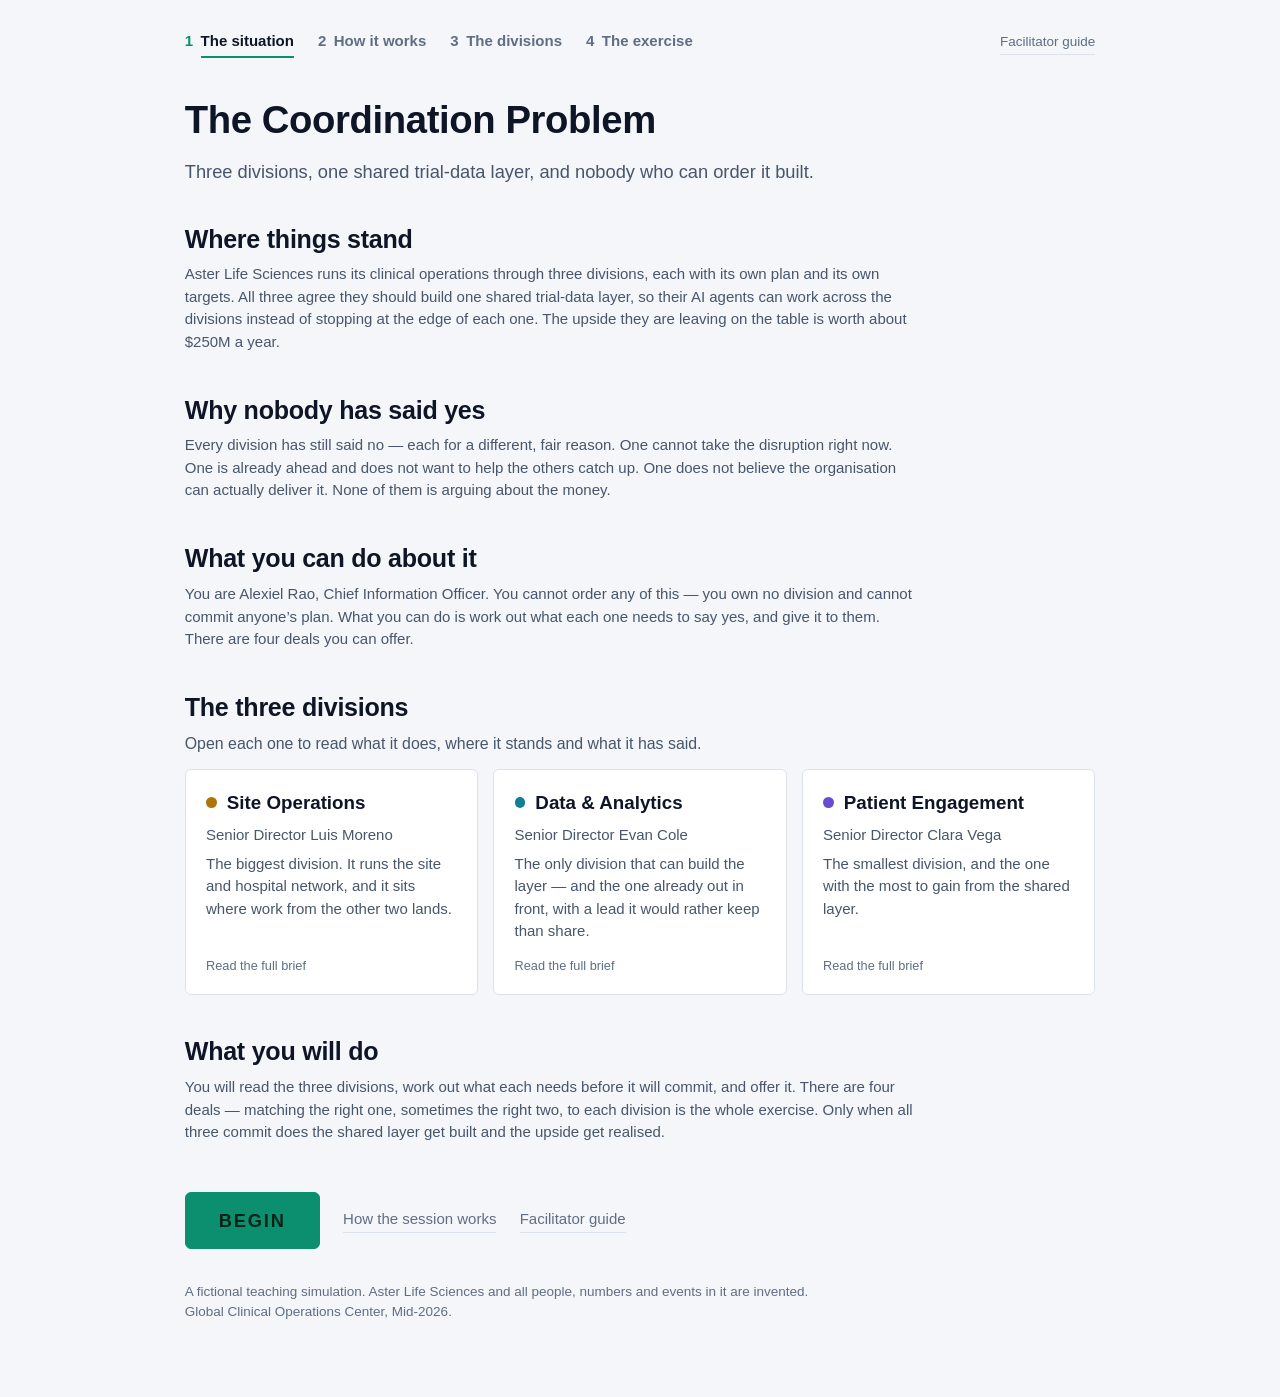
==== commit 3a514d31: "Make the landing a scrolling document, like the rest of the flow The landing was pinned to one scree" ====
--- a/index.html
+++ b/index.html
@@ -1,99 +1,108 @@
 <!doctype html>
-<html lang="en" class="fit">
+<html lang="en">
 <head>
 <meta charset="utf-8">
 <meta name="viewport" content="width=device-width, initial-scale=1">
 <title>Aster Life Sciences — The Coordination Problem</title>
 <link rel="stylesheet" href="assets/style.css">
 </head>
-<body class="landing">
+<body class="doc-body">
+<div class="doc">
 
   <nav id="nav"></nav>
 
-  <header class="landing__head">
-    <h1 class="landing__title" id="title"></h1>
-    <p class="landing__subtitle" id="subtitle"></p>
+  <header class="doc__head">
+    <h1 id="title"></h1>
+    <p class="standfirst" id="subtitle"></p>
   </header>
 
-  <section class="story" id="story"></section>
+  <!-- The situation, one labelled section per block, read top to bottom. -->
+  <div id="story"></div>
 
-  <section class="landing__divisions">
-    <p class="eyebrow" id="cards-label"></p>
+  <section>
+    <h2 id="cards-heading"></h2>
+    <p class="caption" id="cards-caption"></p>
     <div class="cards" id="cards"></div>
   </section>
 
-  <section class="doer">
-    <p class="doer__line" id="do-line"></p>
-    <a class="link-quiet" id="do-link" href="instructions.html"></a>
+  <section>
+    <h2 id="do-heading"></h2>
+    <div class="prose"><p id="do-line"></p></div>
   </section>
 
-  <footer class="landing__foot">
-    <div class="landing__actions">
-      <a class="btn btn--primary" id="begin" href="instructions.html"></a>
-      <a class="link-quiet" id="guide" href="facilitate.html"></a>
-    </div>
-    <p class="landing__disclaimer" id="disclaimer"></p>
+  <footer class="doc__foot">
+    <a class="btn btn--primary" id="begin" href="instructions.html"></a>
+    <a class="link-quiet" id="do-link" href="instructions.html"></a>
+    <a class="link-quiet" id="guide" href="facilitate.html"></a>
   </footer>
 
-  <script src="data/model.js"></script>
-  <script src="data/script.js"></script>
-  <script src="assets/nav.js"></script>
-  <script>
-  (function () {
-    "use strict";
-    var A = window.ASTER, S = window.ASTER_SCRIPT, FMT = window.ASTER_FMT;
-    var L = S.landing;
-    var el = function (id) { return document.getElementById(id); };
+  <p class="disclaimer" id="disclaimer"></p>
 
-    document.title = A.meta.org + " — " + L.title;
-    el("title").textContent = L.title;
-    el("subtitle").textContent = L.subtitle;
-    el("disclaimer").textContent = A.meta.disclaimer +
-      " " + A.meta.unit + ", " + A.meta.setting + ".";
+</div>
 
-    // The first block is the lead — set larger, so the eye has one place to start.
-    L.story.forEach(function (item, i) {
-      var d = document.createElement("div");
-      d.className = "story__item" + (i === 0 ? " story__item--lead" : "");
-      var label = document.createElement("p");
-      label.className = "eyebrow";
-      label.textContent = item.label;
-      var p = document.createElement("p");
-      p.textContent = FMT.fill(item.body);
-      d.appendChild(label);
-      d.appendChild(p);
-      el("story").appendChild(d);
-    });
+<script src="data/model.js"></script>
+<script src="data/script.js"></script>
+<script src="assets/nav.js"></script>
+<script>
+(function () {
+  "use strict";
+  var A = window.ASTER, S = window.ASTER_SCRIPT, FMT = window.ASTER_FMT;
+  var L = S.landing;
+  var el = function (id) { return document.getElementById(id); };
 
-    el("cards-label").textContent = L.cards_label;
+  document.title = A.meta.org + " — " + L.title;
+  el("title").textContent = L.title;
+  el("subtitle").textContent = L.subtitle;
+  el("disclaimer").textContent = A.meta.disclaimer +
+    " " + A.meta.unit + ", " + A.meta.setting + ".";
 
-    A.groups.forEach(function (g) {
-      // Each card is the way into that division's own page.
-      var c = document.createElement("a");
-      c.className = "card card--link accent-" + g.accent;
-      c.href = g.id + ".html";
-      c.innerHTML =
-        '<div class="card__name"><span class="dot"></span></div>' +
-        '<div class="card__lead"></div>' +
-        '<div class="card__descriptor"></div>';
-      c.querySelector(".card__name").appendChild(document.createTextNode(g.short));
-      c.querySelector(".card__lead").textContent = g.lead;
-      c.querySelector(".card__descriptor").textContent =
-        FMT.fill(S.groups[g.id].descriptor);
-      var cta = document.createElement("span");
-      cta.className = "card__cta";
-      cta.textContent = S.divisions.cta;
-      c.appendChild(cta);
-      el("cards").appendChild(c);
-    });
+  /* The situation — each block is a heading and a paragraph, so the page says
+     what you are reading before you read it, and the order is top to bottom. */
+  L.story.forEach(function (item) {
+    var s = document.createElement("section");
+    var h = document.createElement("h2");
+    h.textContent = item.label;
+    var wrap = document.createElement("div");
+    wrap.className = "prose";
+    var p = document.createElement("p");
+    p.textContent = FMT.fill(item.body);
+    wrap.appendChild(p);
+    s.appendChild(h);
+    s.appendChild(wrap);
+    el("story").appendChild(s);
+  });
 
-    el("do-line").textContent = FMT.fill(L.do_line);
-    el("do-link").textContent = L.do_link;
+  el("cards-heading").textContent = L.cards_heading;
+  el("cards-caption").textContent = FMT.fill(L.cards_caption);
 
-    el("begin").textContent = L.begin;
-    el("guide").textContent = S.nav.guide;
-    el("guide").title = S.nav.guide_note;
-  })();
-  </script>
+  A.groups.forEach(function (g) {
+    // Each card is the way into that division's own page.
+    var c = document.createElement("a");
+    c.className = "card card--link accent-" + g.accent;
+    c.href = g.id + ".html";
+    c.innerHTML =
+      '<div class="card__name"><span class="dot"></span></div>' +
+      '<div class="card__lead"></div>' +
+      '<div class="card__descriptor"></div>';
+    c.querySelector(".card__name").appendChild(document.createTextNode(g.short));
+    c.querySelector(".card__lead").textContent = g.lead;
+    c.querySelector(".card__descriptor").textContent =
+      FMT.fill(S.groups[g.id].descriptor);
+    var cta = document.createElement("span");
+    cta.className = "card__cta";
+    cta.textContent = S.divisions.cta;
+    c.appendChild(cta);
+    el("cards").appendChild(c);
+  });
+
+  el("do-heading").textContent = L.do_heading;
+  el("do-line").textContent = FMT.fill(L.do_line);
+  el("do-link").textContent = L.do_link;
+
+  el("begin").textContent = L.begin;
+  el("guide").textContent = S.nav.guide;
+  el("guide").title = S.nav.guide_note;
+})();
+</script>
 </body>
 </html>
--- a/assets/style.css
+++ b/assets/style.css
@@ -148,48 +148,14 @@
 .nav--compact .nav__step.is-current { color: var(--muted); }
 
 /* ============================================================
-   Landing — index.html · one screen, no scrolling
+   Landing — index.html · a document like the rest of the flow, and it scrolls.
+   It used to be pinned to one screen with overflow hidden, which clipped the
+   page the moment the content grew. It now uses the shared .doc layout, so the
+   nav, the BEGIN button and the fine print are always reachable.
    ============================================================ */
 
-.landing {
-  height: 100vh;
-  height: 100dvh;
-  overflow: hidden;
-  display: flex;
-  flex-direction: column;
-  gap: 1.35rem;
-  padding: 1.9rem 3.2rem 2rem;
-}
-
-/* One type scale for the whole page, so size means rank and nothing else:
-   eyebrow 0.85 · body 1 · lead 1.15 · deck 1.3 · title 2.9. The order the room
-   should read in is top to bottom, and the lead block is the biggest body text
-   on the page so there is one obvious place to start. */
-
-/* Title first, its one-line deck directly under it — not alongside it, which
-   gave the page two competing entry points. */
-.landing__head { display: flex; flex-direction: column; gap: 0.4rem; }
-.landing__title { font-size: 2.9rem; line-height: 1.05; }
-.landing__subtitle { font-size: 1.3rem; color: var(--muted); margin: 0; max-width: 92ch; }
-
-/* Small caps label above each block, so every block says what it is before it is read. */
-.eyebrow {
-  margin: 0 0 0.3rem;
-  font-size: 0.85rem;
-  font-weight: 600;
-  letter-spacing: 0.12em;
-  text-transform: uppercase;
-  color: var(--dim);
-}
-
-/* The situation, in three labelled blocks read left to right. */
-.story { display: grid; grid-template-columns: repeat(3, 1fr); gap: 1.7rem; }
-.story__item p { margin: 0; font-size: 1rem; color: var(--muted); }
-.story__item--lead p { font-size: 1.15rem; color: var(--text); }
-.story__item--lead .eyebrow { color: var(--muted); }
-
-/* Fine print, kept at the foot of the page where fine print belongs. */
-.landing__disclaimer { font-size: 0.85rem; color: var(--dim); max-width: 92ch; margin: 0; }
+/* Fine print, at the foot of the page where fine print belongs. */
+.disclaimer { font-size: 0.9rem; color: var(--dim); max-width: 88ch; margin: 2.2rem 0 0; }
 
 .figures { display: grid; grid-template-columns: repeat(4, 1fr); gap: 1rem; }
 .figures__cell {
@@ -247,19 +213,6 @@
   background: var(--accent);
   flex: none;
 }
-
-/* One line saying what the room is about to be asked to do, and where the rest of it is. */
-.doer {
-  display: flex; align-items: baseline; gap: 1.35rem; flex-wrap: wrap;
-  border-top: var(--hair);
-  padding-top: 1.1rem;
-}
-.doer__line { margin: 0; font-size: 1rem; color: var(--muted); max-width: 96ch; }
-
-.landing__divisions { display: flex; flex-direction: column; gap: 0.55rem; }
-
-.landing__foot { margin-top: auto; display: flex; flex-direction: column; align-items: flex-start; gap: 0.9rem; }
-.landing__actions { display: flex; align-items: center; gap: 1.8rem; flex-wrap: wrap; }
 
 .btn {
   border: var(--hair);
@@ -792,7 +745,7 @@
    ============================================================ */
 
 @media (max-width: 1100px) {
-  .story, .figures, .cards { grid-template-columns: repeat(2, minmax(0, 1fr)); }
+  .figures, .cards { grid-template-columns: repeat(2, minmax(0, 1fr)); }
   .band { grid-template-columns: 1fr 1fr; }
   .band__cell--hero { grid-column: 1 / -1; }
   .row { grid-template-columns: 14rem minmax(0, 1fr); }
@@ -804,7 +757,7 @@
 }
 
 @media (max-width: 900px), (max-height: 560px) {
-  .landing, .sim {
+  .sim {
     height: auto;
     min-height: 100vh;
     min-height: 100dvh;
@@ -813,9 +766,9 @@
 }
 
 @media (max-width: 760px) {
-  .landing, .sim { padding: 1.35rem 1.1rem 1.55rem; }
+  .sim { padding: 1.35rem 1.1rem 1.55rem; }
   .doc { padding: 1.35rem 1.1rem 3rem; }
-  .story, .figures, .cards, .band, .score__head,
+  .figures, .cards, .band, .score__head,
   .figures--four, .card__figures { grid-template-columns: minmax(0, 1fr); }
   .row { grid-template-columns: minmax(0, 1fr); gap: 0.9rem; }
   .notes { grid-template-columns: minmax(0, 1fr); }
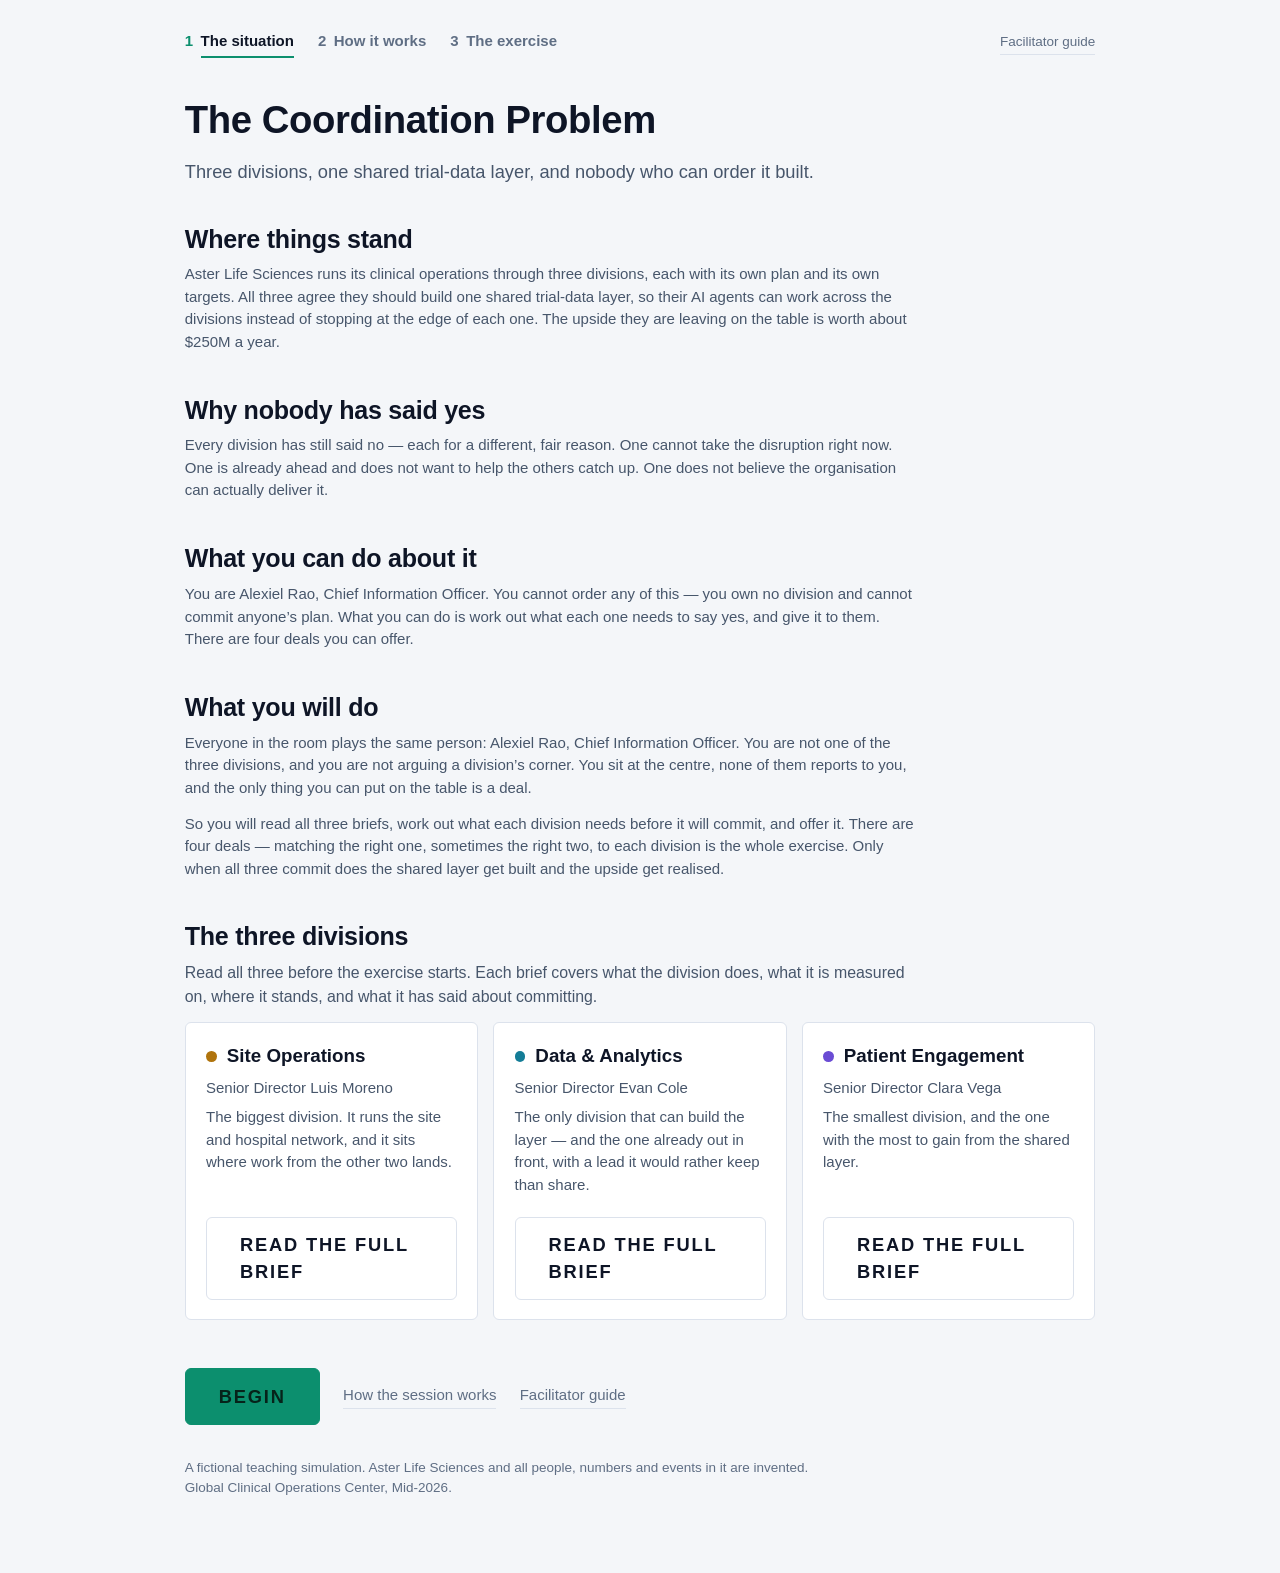
==== commit 0b15db36: "Three screens, not four: the briefs move onto the situation page The flow was situation → how it wor" ====
--- a/index.html
+++ b/index.html
@@ -20,14 +20,14 @@
   <div id="story"></div>
 
   <section>
+    <h2 id="do-heading"></h2>
+    <div class="prose" id="do-line"></div>
+  </section>
+
+  <section id="divisions">
     <h2 id="cards-heading"></h2>
     <p class="caption" id="cards-caption"></p>
     <div class="cards" id="cards"></div>
-  </section>
-
-  <section>
-    <h2 id="do-heading"></h2>
-    <div class="prose"><p id="do-line"></p></div>
   </section>
 
   <footer class="doc__foot">
@@ -89,14 +89,18 @@
     c.querySelector(".card__descriptor").textContent =
       FMT.fill(S.groups[g.id].descriptor);
     var cta = document.createElement("span");
-    cta.className = "card__cta";
+    cta.className = "card__cta btn btn--card";
     cta.textContent = S.divisions.cta;
     c.appendChild(cta);
     el("cards").appendChild(c);
   });
 
   el("do-heading").textContent = L.do_heading;
-  el("do-line").textContent = FMT.fill(L.do_line);
+  L.do_line.forEach(function (text) {
+    var p = document.createElement("p");
+    p.textContent = FMT.fill(text);
+    el("do-line").appendChild(p);
+  });
   el("do-link").textContent = L.do_link;
 
   el("begin").textContent = L.begin;
--- a/assets/style.css
+++ b/assets/style.css
@@ -188,25 +188,26 @@
 }
 .card__name { display: flex; align-items: center; gap: 0.67rem; font-size: 1.25rem; font-weight: 600; }
 .card__lead { font-size: 1rem; color: var(--muted); }
-.card__descriptor { font-size: 1rem; color: var(--muted); margin: 0; }
+.card__descriptor { font-size: 1rem; color: var(--muted); margin: 0 0 0.9rem; }
 
 a.card--link { text-decoration: none; color: inherit; transition: border-color 200ms var(--ease); }
 a.card--link:hover { border-color: var(--accent); }
-.card__cta {
+
+/* The three briefs are only reachable from this page, so the link that opens one is a
+   button in the division's own accent rather than a quiet line of text. */
+.btn--card {
   margin-top: auto;
-  padding-top: 0.45rem;
-  font-size: 0.85rem;
-  color: var(--dim);
-}
-a.card--link:hover .card__cta { color: var(--accent); }
-
-/* The divisions hub: the same cards, wider, with the four figures on each */
-.cards--stacked { grid-template-columns: minmax(0, 1fr); gap: 1rem; }
-.card--division { padding: 1.35rem 1.55rem 1.45rem; }
-.card__figures { display: grid; grid-template-columns: repeat(4, minmax(0, 1fr)); gap: 1rem; margin-top: 0.45rem; }
-.card__figures b { display: block; font-size: 1.45rem; font-weight: 600; color: var(--accent); }
-.card__figures span { font-size: 0.95rem; color: var(--dim); }
-.card--division .card__cta { align-self: flex-start; }
+  align-self: flex-start;
+  padding: 0.55rem 1.2rem;
+  font-size: 0.95rem;
+  letter-spacing: 0.08em;
+  text-transform: uppercase;
+  border-color: var(--accent);
+  color: var(--accent);
+  background: transparent;
+  transition: background 200ms var(--ease), color 200ms var(--ease);
+}
+a.card--link:hover .btn--card { background: var(--accent); color: var(--surface); }
 
 .dot {
   width: 0.72rem; height: 0.72rem; border-radius: 50%;
@@ -769,7 +770,7 @@
   .sim { padding: 1.35rem 1.1rem 1.55rem; }
   .doc { padding: 1.35rem 1.1rem 3rem; }
   .figures, .cards, .band, .score__head,
-  .figures--four, .card__figures { grid-template-columns: minmax(0, 1fr); }
+  .figures--four { grid-template-columns: minmax(0, 1fr); }
   .row { grid-template-columns: minmax(0, 1fr); gap: 0.9rem; }
   .notes { grid-template-columns: minmax(0, 1fr); }
   .notes__head { grid-row: auto; flex-direction: row; gap: 0.67rem; flex-wrap: wrap; align-items: baseline; }
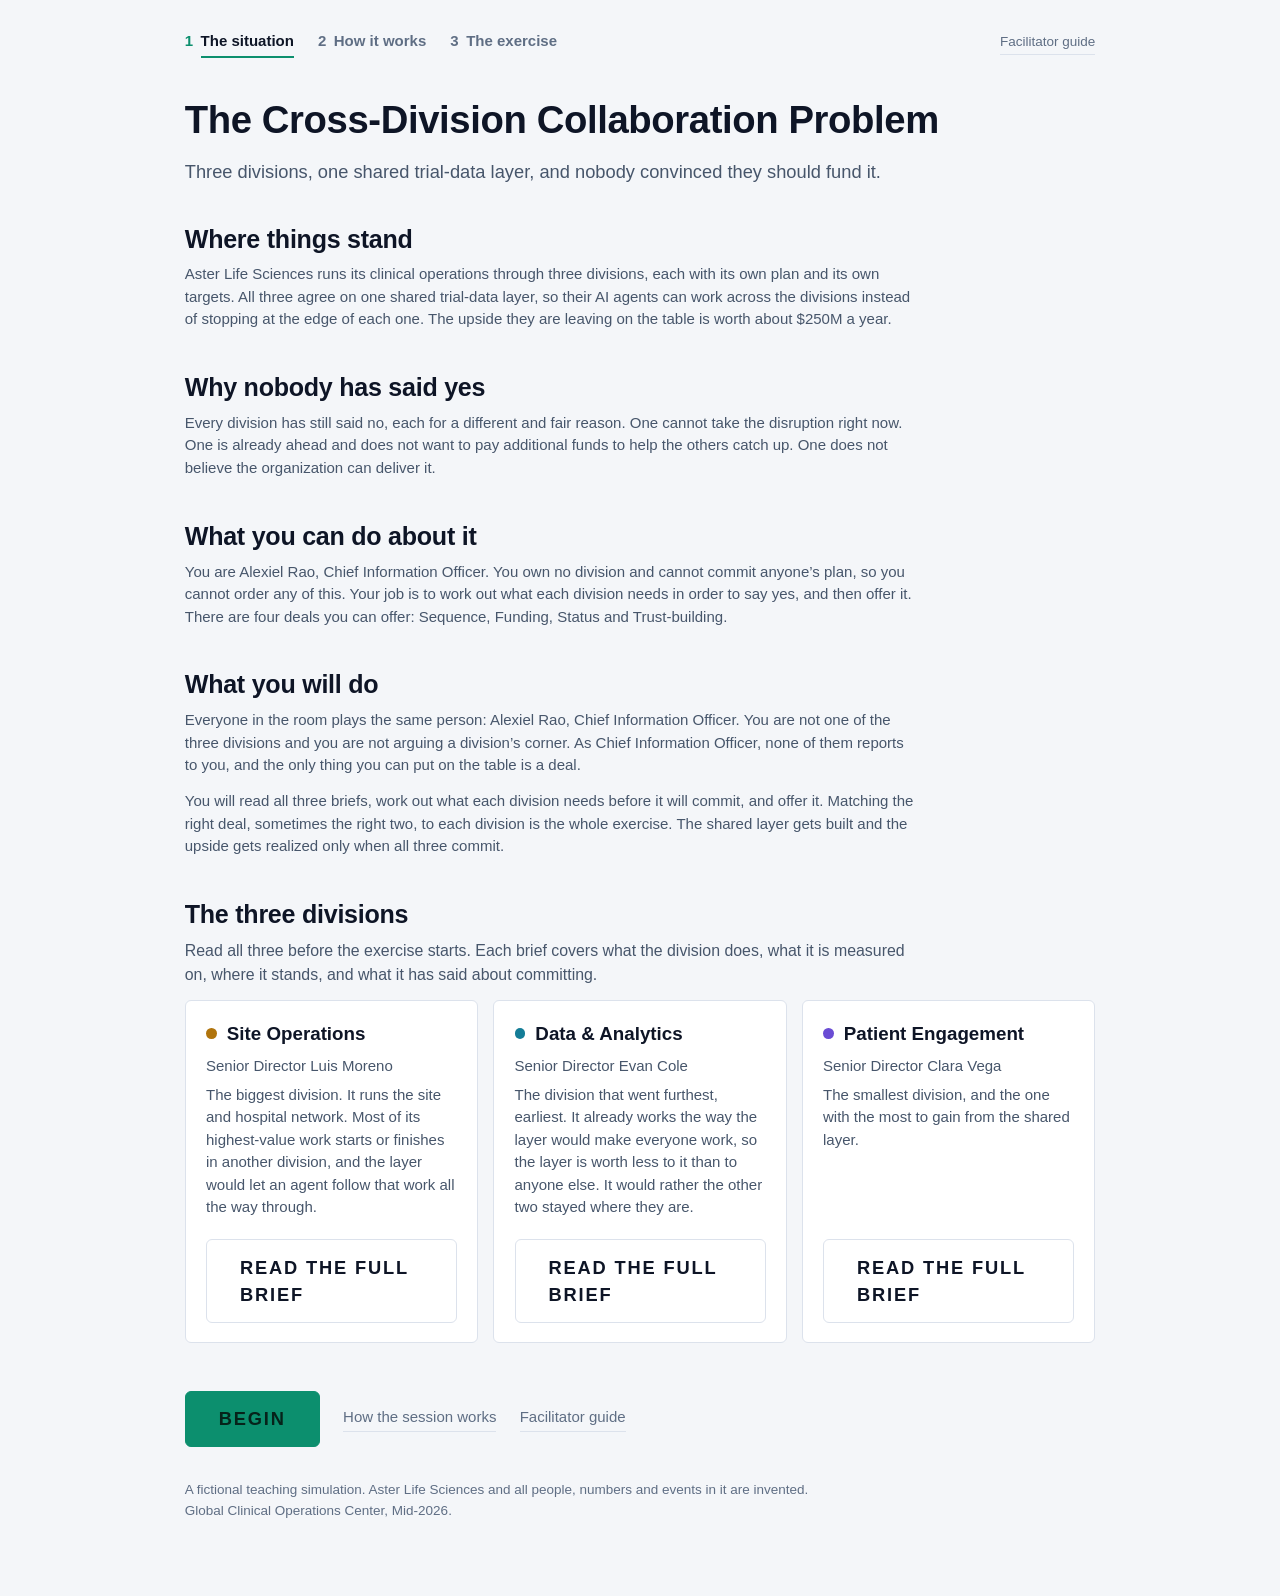
==== commit 59fa5e08: "Central engineering builds the layer; divisions fund their share Actions Kate's 12 Sep review, then " ====
--- a/index.html
+++ b/index.html
@@ -3,7 +3,7 @@
 <head>
 <meta charset="utf-8">
 <meta name="viewport" content="width=device-width, initial-scale=1">
-<title>Aster Life Sciences — The Coordination Problem</title>
+<title>Aster Life Sciences — The Cross-Division Collaboration Problem</title>
 <link rel="stylesheet" href="assets/style.css">
 </head>
 <body class="doc-body">
@@ -16,7 +16,7 @@
     <p class="standfirst" id="subtitle"></p>
   </header>
 
-  <!-- The situation, one labelled section per block, read top to bottom. -->
+  <!-- The situation, one labeled section per block, read top to bottom. -->
   <div id="story"></div>
 
   <section>
@@ -76,10 +76,13 @@
   el("cards-caption").textContent = FMT.fill(L.cards_caption);
 
   A.groups.forEach(function (g) {
-    // Each card is the way into that division's own page.
+    // Each card opens that division's brief in its own tab, so a group can keep all
+    // three briefs open beside this page while it works.
     var c = document.createElement("a");
     c.className = "card card--link accent-" + g.accent;
     c.href = g.id + ".html";
+    c.target = "_blank";
+    c.rel = "noopener";
     c.innerHTML =
       '<div class="card__name"><span class="dot"></span></div>' +
       '<div class="card__lead"></div>' +
--- a/assets/style.css
+++ b/assets/style.css
@@ -39,6 +39,16 @@
 
   --mint:      #0C8F6E;   /* collaboration / committed */
   --coral:     #D8483F;   /* individualism / defending */
+
+  /* TRAFFIC LIGHT. The three response states read as stop / wait / go from the back of a
+     lit room: --coral refuses, --signal-partial is "partway there", --mint commits. The
+     yellow is a SIGNAL, deliberately separate from --amber, which is Site Operations'
+     division accent — do not fold the two back together in a theme pass.
+     --signal-partial carries text, so it is dark enough to clear 4.5:1 on --surface
+     (4.87:1); a real yellow cannot. The yellow reading comes from --signal-mark, which
+     only ever fills a dot or a bar and never carries a word. */
+  --signal-partial: #8A6E00;
+  --signal-mark:    #FFC400;
 
   --sans: -apple-system, BlinkMacSystemFont, "Segoe UI", Roboto, "Helvetica Neue", Arial, sans-serif;
   --serif: Georgia, "Iowan Old Style", "Times New Roman", Times, serif;
@@ -358,8 +368,20 @@
 .response--right { color: var(--mint); }
 .response--wrong { color: var(--coral); }
 /* A needed move that landed but has not closed the deal on its own — the first of the two
-   Data & Analytics needs. Warm, not the green of a full commit nor the red of a refusal. */
-.response--partial { color: var(--amber); }
+   Data & Analytics needs. The amber of the traffic light: not the green of a full commit,
+   not the red of a refusal. The dot carries the yellow the text cannot. */
+.response--partial { color: var(--signal-partial); }
+.response--partial::before {
+  content: "";
+  display: inline-block;
+  width: 0.62rem;
+  height: 0.62rem;
+  border-radius: 50%;
+  background: var(--signal-mark);
+  box-shadow: inset 0 0 0 0.75px rgba(0, 0, 0, 0.28);
+  margin-right: 0.5rem;
+  vertical-align: 0.06em;
+}
 .response::after {
   content: "";
   display: inline-block;
@@ -413,7 +435,7 @@
 .move.is-landed { color: var(--mint); border-color: var(--mint); }
 .move:disabled:not(.is-spent):not(.is-landed) { opacity: 0.35; }
 
-/* the shared-upside flip from Locked to Realised — one pulse on the gate reveal */
+/* the shared-upside flip from Locked to Realized — one pulse on the gate reveal */
 @keyframes upside-reveal {
   0%   { transform: scale(1); }
   40%  { transform: scale(1.09); }
@@ -620,7 +642,7 @@
   max-width: 76ch;
 }
 
-/* The pledge table's total row, and a coloured division name inside a table cell */
+/* The pledge table's total row, and a colored division name inside a table cell */
 table.grid tr.is-total td { border-bottom: none; color: var(--text); font-weight: 600; }
 table.grid tr.is-total td:first-child { color: var(--muted); font-weight: 400; }
 .swatch { display: inline-flex; align-items: baseline; gap: 0.5rem; white-space: nowrap; }
@@ -712,6 +734,19 @@
 }
 a.flow__label { border-bottom: var(--hair); padding-bottom: 2px; }
 a.flow__label:hover { color: var(--mint); }
+
+/* The slide schematic in the facilitator guide: the faculty's own slide, shown at the
+   width of the document and never wider than the screen. */
+.schematic { margin: 0; }
+.schematic img {
+  display: block;
+  width: 100%;
+  max-width: 100%;
+  height: auto;
+  background: var(--surface);
+  border: var(--hair);
+  border-radius: var(--radius);
+}
 .flow__item p { margin: 0.55rem 0 0; color: var(--muted); }
 
 .grid--beats td.beat { white-space: nowrap; font-weight: 600; color: var(--text); }
